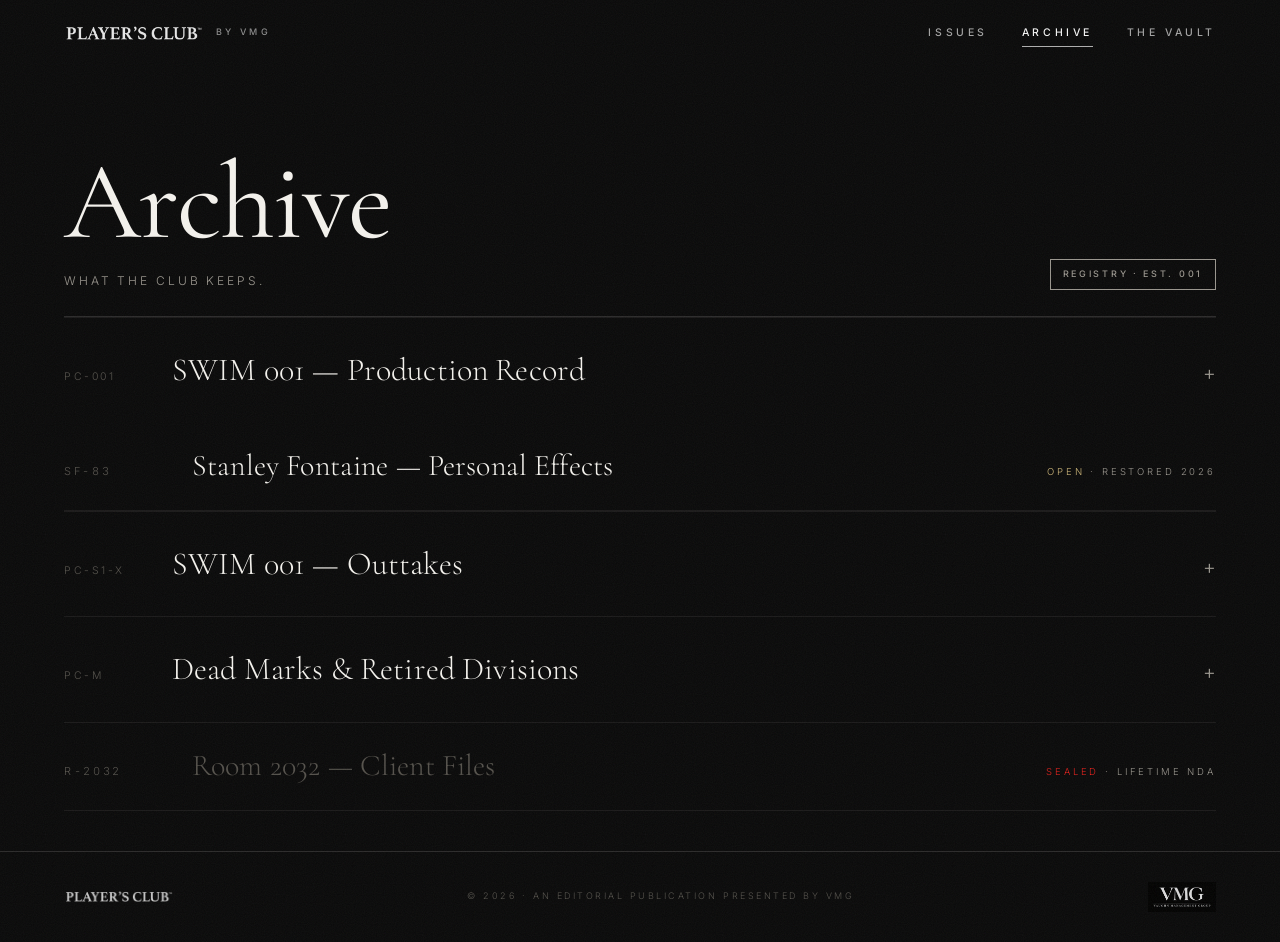
==== archive/index.html @ 5d8d8735 "Tighten the book — mag order, whole frames, mobile care SWIM page runs strictly in the printed order" ====
<!DOCTYPE html>
<html lang="en">
<head>
<meta charset="utf-8">
<meta name="viewport" content="width=device-width, initial-scale=1">
<title>Archive — PLAYER'S CLUB™</title>
<meta name="description" content="The historical record of PLAYER'S CLUB™. Productions, contact sheets, retired marks, and collections the Club keeps.">
<meta property="og:title" content="Archive — PLAYER'S CLUB™">
<meta property="og:description" content="The record. What the Club keeps.">
<meta name="theme-color" content="#0A0A0A">
<link rel="icon" type="image/png" href="../assets/img/favicon.png">
<link rel="preconnect" href="https://fonts.googleapis.com">
<link rel="preconnect" href="https://fonts.gstatic.com" crossorigin>
<link href="https://fonts.googleapis.com/css2?family=Cormorant+Garamond:ital,wght@0,300;0,400;0,500;1,300;1,400&family=Inter:wght@300;400;500;600&display=swap" rel="stylesheet">
<link rel="stylesheet" href="../assets/css/club.css">
<style>
  .page-head{padding:150px var(--pad) 26px;display:flex;flex-wrap:wrap;align-items:flex-end;justify-content:space-between;gap:24px}
  .page-head h1{font-family:var(--serif);font-weight:400;font-size:clamp(48px,10vw,110px);line-height:.95;letter-spacing:-.015em}
  .page-head p{color:var(--dim);font-size:12px;letter-spacing:.24em;text-transform:uppercase;margin-top:16px}
  .registry-note{
    padding:0 var(--pad) 44px;color:var(--faint);font-size:10px;letter-spacing:.3em;text-transform:uppercase;
  }
  .marks-grid{display:grid;grid-template-columns:repeat(auto-fit,minmax(min(240px,44vw),1fr));gap:10px;padding:6px 0 34px}
  .marks-grid .plate{aspect-ratio:4/3;align-items:center;justify-content:center;display:flex}
  .marks-grid .plate img{position:relative;z-index:2;width:62%;height:auto;opacity:.85;margin:auto}
  .marks-grid .plate .tag{position:absolute;bottom:12px;left:14px;z-index:2;font-size:8.5px;letter-spacing:.3em;text-transform:uppercase;color:var(--faint)}
  .prod-grid{display:grid;grid-template-columns:repeat(auto-fit,minmax(min(220px,46vw),1fr));gap:10px;padding:6px 0 16px}
  .prod-grid .plate{aspect-ratio:4/5}
  .prod-note{padding:0 0 34px;color:var(--dim);font-size:11px;letter-spacing:.05em;max-width:520px;line-height:1.8}
</style>
</head>
<body>
<div class="grain" aria-hidden="true"></div>

<nav class="nav" aria-label="Primary">
  <a class="nav__mark" href="../index.html">
    <img src="../assets/img/wordmark-white.png" alt="PLAYER'S CLUB™">
    <span class="nav__pub">by VMG</span>
  </a>
  <div class="nav__links">
    <a href="../issues/">Issues</a>
    <a href="./" aria-current="page">Archive</a>
    <a href="../vault/">The Vault</a>
  </div>
  <button class="nav__burger" aria-label="Menu" aria-expanded="false"><span></span><span></span></button>
</nav>
<div class="menu">
  <a href="../issues/"><small>01</small> Issues</a>
  <a href="./"><small>02</small> Archive</a>
  <a href="../vault/"><small>03</small> The Vault</a>
</div>

<header class="page-head">
  <div>
    <h1 class="rv in">Archive</h1>
    <p class="rv in rv-d1">What the Club keeps.</p>
  </div>
  <span class="stamp rv in rv-d2">Registry · Est. 001</span>
</header>

<main style="padding:0 var(--pad) 40px">

  <div class="ledger">

    <!-- SWIM 001 PRODUCTION RECORD -->
    <details class="gal" id="pc-001">
      <summary>
        <span class="no">PC-001</span>
        <span class="t serif" style="font-family:var(--serif);font-size:clamp(22px,3.6vw,32px)">SWIM 001 — Production Record</span>
        <span class="x">+</span>
      </summary>
      <p class="gal__note">Issue No. 001, first edition. Contact sheets, unused frames and production notes from the POOLSIDE LUXE sessions. Frames marked (×) did not run.</p>
      <div class="prod-grid">
        <figure class="plate art-pool"><img class="plate__photo" src="../assets/photos/archive/swim-cs-01.jpg" alt=""><span class="plate__frame">CS.01 · RAN</span></figure>
        <figure class="plate art-noir"><img class="plate__photo" src="../assets/photos/archive/swim-cs-02.jpg" alt=""><span class="plate__frame">CS.02 · ×</span></figure>
        <figure class="plate art-golden"><img class="plate__photo" src="../assets/photos/archive/swim-cs-03.jpg" alt=""><span class="plate__frame">CS.03 · RAN</span></figure>
        <figure class="plate art-dusk"><img class="plate__photo" src="../assets/photos/archive/swim-cs-04.jpg" alt=""><span class="plate__frame">CS.04 · ×</span></figure>
      </div>
      <p class="prod-note">Production note, undated: <em style="font-family:var(--serif)">"Shot past golden hour. Nobody wanted to leave. That's the issue."</em></p>
      <a class="btn" style="margin-bottom:34px" href="../issues/swim-001/">Open the Issue <span class="arr">→</span></a>
    </details>

    <!-- STANLEY FONTAINE -->
    <a class="ledger__row" href="stanley-fontaine/">
      <span class="no">SF-83</span>
      <span class="name">Stanley Fontaine — Personal Effects</span>
      <span class="meta"><span class="tag">Open</span> · Restored 2026</span>
    </a>

    <!-- DEAD MARKS -->
    <details class="gal" id="outtakes">
      <summary>
        <span class="no">PC-S1-X</span>
        <span class="t" style="font-family:var(--serif);font-size:clamp(22px,3.6vw,32px)">SWIM 001 — Outtakes</span>
        <span class="x">+</span>
      </summary>
      <p class="gal__note">Unretouched. Never featured. Filed August 2025 — the frames that stayed in the drawer.</p>
      <div class="marks-grid">
        <figure class="plate art-golden" data-set-title="SWIM 001 — Outtakes" data-photos="../assets/photos/archive/outtakes/out-01.jpg,../assets/photos/archive/outtakes/out-02.jpg,../assets/photos/archive/outtakes/out-03.jpg,../assets/photos/archive/outtakes/out-04.jpg"><img class="plate__photo" src="../assets/photos/archive/outtakes/out-01.jpg" alt="" loading="lazy"><span class="tag">Frame 01 · Never ran</span></figure>
        <figure class="plate art-pool" data-set-title="SWIM 001 — Outtakes" data-photos="../assets/photos/archive/outtakes/out-02.jpg,../assets/photos/archive/outtakes/out-03.jpg,../assets/photos/archive/outtakes/out-04.jpg,../assets/photos/archive/outtakes/out-01.jpg"><img class="plate__photo" src="../assets/photos/archive/outtakes/out-02.jpg" alt="" loading="lazy"><span class="tag">Frame 02 · Never ran</span></figure>
        <figure class="plate art-dusk" data-set-title="SWIM 001 — Outtakes" data-photos="../assets/photos/archive/outtakes/out-03.jpg,../assets/photos/archive/outtakes/out-04.jpg,../assets/photos/archive/outtakes/out-01.jpg,../assets/photos/archive/outtakes/out-02.jpg"><img class="plate__photo" src="../assets/photos/archive/outtakes/out-03.jpg" alt="" loading="lazy"><span class="tag">Frame 03 · Never ran</span></figure>
        <figure class="plate art-noir" data-set-title="SWIM 001 — Outtakes" data-photos="../assets/photos/archive/outtakes/out-04.jpg,../assets/photos/archive/outtakes/out-01.jpg,../assets/photos/archive/outtakes/out-02.jpg,../assets/photos/archive/outtakes/out-03.jpg"><img class="plate__photo" src="../assets/photos/archive/outtakes/out-04.jpg" alt="" loading="lazy"><span class="tag">Frame 04 · Never ran</span></figure>
      </div>
    </details>

    <details class="gal" id="dead-marks">
      <summary>
        <span class="no">PC-M</span>
        <span class="t" style="font-family:var(--serif);font-size:clamp(22px,3.6vw,32px)">Dead Marks &amp; Retired Divisions</span>
        <span class="x">+</span>
      </summary>
      <p class="gal__note">Identity work from earlier lives of the Club. Retired, not forgotten. Every mark below was real once — some may come back when the time is right.</p>
      <div class="marks-grid">
        <figure class="plate art-ivory"><img src="../assets/img/lifestyle-white.png" alt="PLAYER'S CLUB™ Lifestyle" loading="lazy"><span class="tag">Lifestyle · Apparel</span></figure>
        <figure class="plate art-ivory"><img src="../assets/img/media-white.png" alt="PLAYER'S CLUB™ Media" loading="lazy"><span class="tag">Media · Production</span></figure>
        <figure class="plate art-ivory"><img src="../assets/img/presents-white.png" alt="PLAYER'S CLUB™ Presents" loading="lazy"><span class="tag">Presents · Events</span></figure>
        <figure class="plate art-ivory"><img src="../assets/img/resort-white.png" alt="PLAYER'S CLUB™ Resort" loading="lazy"><span class="tag">Resort · Concept</span></figure>
        <figure class="plate art-ivory"><img src="../assets/img/pc-signature.png" alt="The Signature Mark™" loading="lazy"><span class="tag">The Signature Mark™</span></figure>
      </div>
    </details>

    <!-- ROOM 2032 — SEALED -->
    <div class="ledger__row is-sealed" aria-disabled="true">
      <span class="no">R-2032</span>
      <span class="name">Room 2032 — Client Files</span>
      <span class="meta"><span class="sealed">Sealed</span> · Lifetime NDA</span>
    </div>

  </div>
</main>

<footer class="foot">
  <img class="foot__mark" src="../assets/img/wordmark-white.png" alt="PLAYER'S CLUB™">
  <small>© <span data-year>2026</span> · An editorial publication presented by VMG</small>
  <img class="foot__vmg" src="../assets/img/vmg-logo.png" alt="VMG — Vaughn Management Group">
</footer>

<script src="../assets/js/club.js"></script>
</body>
</html>
---- assets/css/club.css ----
/* ============================================================
   PLAYER'S CLUB™ — presented by VMG
   Club Black · Chrome · Editorial
   ============================================================ */

:root{
  --black:#0A0A0A;
  --coal:#111112;
  --charcoal:#2E2E2E;
  --white:#F4F2ED;
  --dim:#9A968E;
  --faint:#55524C;
  --silver:#C0C0C0;
  --gold:#D1B97A;
  --red:#E0201B;
  --hair:rgba(244,242,237,.14);
  --hair-soft:rgba(244,242,237,.07);
  --serif:"Athelas","Cormorant Garamond","Times New Roman",Georgia,serif;
  --sans:"Inter",-apple-system,"Helvetica Neue",Arial,sans-serif;
  --pad:clamp(20px,5vw,64px);
  --chrome:linear-gradient(175deg,#fdfdfd 0%,#c9c9c9 28%,#8f8f8f 47%,#e8e8e8 55%,#6f6f6f 72%,#d6d6d6 100%);
}

*{box-sizing:border-box;margin:0;padding:0}
html{scroll-behavior:smooth;-webkit-text-size-adjust:100%}
body{
  background:var(--black);
  color:var(--white);
  font-family:var(--sans);
  font-weight:300;
  font-size:15px;
  line-height:1.65;
  letter-spacing:.01em;
  -webkit-font-smoothing:antialiased;
  overflow-x:hidden;
}
img{max-width:100%;display:block}
a{color:inherit;text-decoration:none}
::selection{background:var(--gold);color:var(--black)}

/* ---------- film grain ---------- */
.grain{position:fixed;inset:-100px;z-index:9000;pointer-events:none;opacity:.055;
  background-image:url("data:image/svg+xml,%3Csvg xmlns='http://www.w3.org/2000/svg' width='300' height='300'%3E%3Cfilter id='n'%3E%3CfeTurbulence type='fractalNoise' baseFrequency='0.9' numOctaves='2'/%3E%3C/filter%3E%3Crect width='300' height='300' filter='url(%23n)'/%3E%3C/svg%3E");
  animation:grain 7s steps(10) infinite}
@keyframes grain{
  0%,100%{transform:translate(0,0)}10%{transform:translate(-4%,-6%)}20%{transform:translate(-10%,3%)}
  30%{transform:translate(5%,-8%)}40%{transform:translate(-3%,10%)}50%{transform:translate(-8%,-4%)}
  60%{transform:translate(9%,0)}70%{transform:translate(0,7%)}80%{transform:translate(-7%,0)}90%{transform:translate(6%,4%)}
}

/* ---------- type utilities ---------- */
.eyebrow{
  font-family:var(--sans);font-size:10px;font-weight:500;
  letter-spacing:.42em;text-transform:uppercase;color:var(--dim);
}
.eyebrow--gold{color:var(--gold)}
.eyebrow--red{color:var(--red)}
.mono{font-variant-numeric:tabular-nums;letter-spacing:.18em}
.serif{font-family:var(--serif)}
.chrome-text{
  background:var(--chrome);
  -webkit-background-clip:text;background-clip:text;
  -webkit-text-fill-color:transparent;color:transparent;
}
.display{
  font-family:var(--serif);font-weight:400;line-height:.95;
  letter-spacing:-.015em;
}
.rule{border:0;border-top:1px solid var(--hair);margin:0}
.rule--soft{border-top-color:var(--hair-soft)}

/* ---------- nav ---------- */
.nav{
  position:fixed;top:0;left:0;right:0;z-index:1000;
  display:flex;align-items:center;justify-content:space-between;
  padding:18px var(--pad);
  mix-blend-mode:difference;
}
.nav__mark{display:flex;align-items:center;gap:12px}
.nav__mark img{height:14px;width:auto;opacity:.95}
.nav__mark .nav__pub{font-size:9px;letter-spacing:.38em;color:#fff;opacity:.55;text-transform:uppercase;font-weight:500}
.nav__links{display:flex;gap:34px}
.nav__links a{
  font-size:10.5px;font-weight:500;letter-spacing:.34em;text-transform:uppercase;color:#fff;
  opacity:.65;transition:opacity .25s;position:relative;padding:6px 0;
}
.nav__links a:hover,.nav__links a[aria-current="page"]{opacity:1}
.nav__links a[aria-current="page"]::after{
  content:"";position:absolute;left:0;right:0;bottom:0;height:1px;background:#fff;opacity:.7
}
.nav__burger{
  display:none;background:none;border:0;cursor:pointer;padding:10px 0 10px 10px;
}
.nav__burger span{display:block;width:26px;height:1px;background:#fff;margin:7px 0;transition:transform .3s,opacity .3s}

/* full-screen menu */
.menu{
  position:fixed;inset:0;z-index:990;background:var(--black);
  display:flex;flex-direction:column;justify-content:center;padding:0 var(--pad);
  opacity:0;visibility:hidden;transition:opacity .4s,visibility .4s;
}
.menu.open{opacity:1;visibility:visible}
.menu a{
  font-family:var(--serif);font-size:clamp(38px,9vw,72px);line-height:1.18;
  color:var(--white);opacity:.85;display:flex;align-items:baseline;gap:18px;
  border-bottom:1px solid var(--hair-soft);padding:10px 0;transition:opacity .25s,padding-left .25s;
}
.menu a:hover{opacity:1;padding-left:10px}
.menu a small{font-family:var(--sans);font-size:10px;letter-spacing:.35em;color:var(--faint);text-transform:uppercase}
body.menu-locked{overflow:hidden}

/* ---------- footer (one band, nothing else) ---------- */
.foot{
  border-top:1px solid var(--hair);padding:30px var(--pad);
  display:flex;flex-wrap:wrap;align-items:center;justify-content:space-between;gap:16px 28px;
}
.foot__mark{height:11px;width:auto;opacity:.8}
.foot small{font-size:9px;letter-spacing:.28em;text-transform:uppercase;color:var(--faint)}
.foot__vmg{height:30px;width:auto;opacity:.85}
.foot--line{justify-content:center}

/* ---------- ticker ---------- */
.ticker{overflow:hidden;border-top:1px solid var(--hair);border-bottom:1px solid var(--hair);padding:14px 0;white-space:nowrap}
.ticker__track{display:inline-block;animation:tick 38s linear infinite}
.ticker span{
  font-family:var(--serif);font-style:italic;font-size:15px;color:var(--dim);
  margin:0 34px;letter-spacing:.05em;
}
.ticker b{color:var(--gold);font-weight:400}
@keyframes tick{from{transform:translateX(0)}to{transform:translateX(-50%)}}

/* ---------- plates (editorial imagery) ---------- */
.plate{
  position:relative;overflow:hidden;background:var(--coal);
  display:flex;align-items:flex-end;
}
.plate::after{ /* vignette + scanlines */
  content:"";position:absolute;inset:0;pointer-events:none;
  box-shadow:inset 0 0 180px rgba(0,0,0,.82);
  background:repeating-linear-gradient(0deg,transparent 0 3px,rgba(0,0,0,.06) 3px 4px);
}
.plate__photo{position:absolute;inset:0;width:100%;height:100%;object-fit:cover;filter:saturate(.85) contrast(1.06)}
.plate__art{position:absolute;inset:0}
.plate__body{position:relative;z-index:2;padding:clamp(20px,4vw,48px);width:100%}
.plate__frame{
  position:absolute;top:18px;right:20px;z-index:2;
  font-size:9px;letter-spacing:.3em;color:rgba(244,242,237,.4);text-transform:uppercase;
  font-variant-numeric:tabular-nums;
}

/* art washes — cinematic light, no photos required */
.art-pool{background:
  radial-gradient(120% 90% at 20% 100%,rgba(24,116,124,.55) 0%,transparent 60%),
  radial-gradient(90% 70% at 85% 15%,rgba(209,185,122,.16) 0%,transparent 55%),
  linear-gradient(180deg,#0b0d0e 0%,#0a1416 100%)}
.art-golden{background:
  radial-gradient(110% 85% at 80% 90%,rgba(209,150,60,.42) 0%,transparent 62%),
  radial-gradient(60% 45% at 20% 10%,rgba(244,242,237,.07) 0%,transparent 60%),
  linear-gradient(180deg,#0c0a08 0%,#160f08 100%)}
.art-dusk{background:
  radial-gradient(130% 95% at 25% 95%,rgba(112,44,120,.4) 0%,transparent 60%),
  radial-gradient(80% 60% at 90% 10%,rgba(224,74,60,.18) 0%,transparent 55%),
  linear-gradient(180deg,#0a0a10 0%,#120a14 100%)}
.art-noir{background:
  radial-gradient(85% 120% at 70% 0%,rgba(192,192,192,.2) 0%,transparent 55%),
  conic-gradient(from 200deg at 65% -10%,transparent 40%,rgba(244,242,237,.08) 47%,transparent 54%),
  linear-gradient(180deg,#0e0e0f 0%,#080808 100%)}
.art-siren{background:
  radial-gradient(110% 80% at 75% 100%,rgba(30,144,148,.45) 0%,transparent 58%),
  radial-gradient(50% 40% at 15% 20%,rgba(192,192,192,.1) 0%,transparent 60%),
  linear-gradient(180deg,#080b0c 0%,#0a1214 100%)}
.art-red{background:
  radial-gradient(110% 85% at 50% 110%,rgba(150,18,14,.5) 0%,transparent 62%),
  linear-gradient(180deg,#0b0808 0%,#120808 100%)}
.art-chrome{background:
  linear-gradient(160deg,#0a0a0a 0%,#1a1a1c 35%,#0c0c0d 50%,#232326 68%,#0a0a0a 100%)}
.art-ivory{background:
  radial-gradient(100% 80% at 50% 0%,rgba(244,242,237,.1) 0%,transparent 55%),
  linear-gradient(180deg,#101010 0%,#0a0a0a 100%)}

/* ---------- reveal on scroll ---------- */
.rv{opacity:0;transform:translateY(28px);transition:opacity .9s cubic-bezier(.2,.6,.2,1),transform .9s cubic-bezier(.2,.6,.2,1)}
.rv.in{opacity:1;transform:none}
.rv-d1{transition-delay:.08s}.rv-d2{transition-delay:.16s}.rv-d3{transition-delay:.24s}

/* ---------- section scaffolding ---------- */
.sect{padding:clamp(70px,12vh,130px) var(--pad)}
.sect__head{display:flex;align-items:baseline;justify-content:space-between;gap:24px;margin-bottom:clamp(28px,5vh,54px)}
.sect__head h2{font-family:var(--serif);font-weight:400;font-size:clamp(30px,5vw,52px);letter-spacing:-.01em}
.sect__head .idx{font-size:10px;letter-spacing:.35em;color:var(--faint);text-transform:uppercase}

/* ---------- buttons ---------- */
.btn{
  display:inline-flex;align-items:center;gap:14px;
  font-size:10.5px;font-weight:500;letter-spacing:.38em;text-transform:uppercase;
  color:var(--white);border:1px solid var(--hair);padding:16px 28px;
  transition:border-color .3s,background .3s,color .3s;background:transparent;cursor:pointer;
}
.btn:hover{border-color:var(--gold);color:var(--gold)}
.btn--solid{background:var(--white);color:var(--black);border-color:var(--white)}
.btn--solid:hover{background:var(--gold);border-color:var(--gold);color:var(--black)}
.btn .arr{transition:transform .3s}
.btn:hover .arr{transform:translateX(6px)}

/* ---------- ledger (archive) ---------- */
.ledger{border-top:1px solid var(--hair)}
.ledger__row{
  display:grid;grid-template-columns:110px 1fr auto;gap:18px;align-items:baseline;
  padding:26px 0;border-bottom:1px solid var(--hair-soft);
  transition:padding-left .3s,background .3s;position:relative;
}
a.ledger__row:hover{padding-left:14px}
.ledger__row .no{font-size:11px;letter-spacing:.24em;color:var(--faint);font-variant-numeric:tabular-nums}
.ledger__row .name{font-family:var(--serif);font-size:clamp(20px,3.4vw,30px);line-height:1.15}
.ledger__row .meta{font-size:9.5px;letter-spacing:.3em;text-transform:uppercase;color:var(--dim);text-align:right;white-space:nowrap}
.ledger__row .meta .tag{color:var(--gold)}
.ledger__row .meta .sealed{color:var(--red)}
.ledger__row.is-sealed .name{color:var(--faint)}
.ledger__row.is-sealed:hover::before{
  content:"NDA — DO NOT ASK";position:absolute;right:0;top:6px;
  font-size:8.5px;letter-spacing:.3em;color:var(--red);
}

/* ---------- stamps ---------- */
.stamp{
  display:inline-block;border:1.5px solid var(--dim);color:var(--dim);
  font-size:9px;font-weight:500;letter-spacing:.3em;text-transform:uppercase;
  padding:7px 12px;transform:rotate(-4deg);opacity:.75;
}
.stamp--red{border-color:var(--red);color:var(--red)}
.stamp--gold{border-color:var(--gold);color:var(--gold)}

/* ---------- vault ---------- */
.gate{
  position:fixed;inset:0;z-index:800;background:var(--black);
  display:flex;flex-direction:column;align-items:center;justify-content:center;gap:26px;
  text-align:center;padding:var(--pad);
}
.gate img{height:64px;width:auto;opacity:.9;margin-bottom:6px}
.gate h1{font-family:var(--serif);font-weight:400;font-size:clamp(28px,6vw,44px);letter-spacing:.02em}
.gate p{font-size:11px;letter-spacing:.3em;text-transform:uppercase;color:var(--dim)}
.gate form{display:flex;flex-direction:column;gap:0;margin-top:8px;width:min(300px,78vw)}
.gate input{
  background:transparent;border:1px solid var(--hair);color:var(--white);
  font-family:var(--sans);font-size:13px;letter-spacing:.35em;text-transform:uppercase;
  padding:15px 20px;width:100%;outline:none;text-align:center;
}
.gate input+input{border-top:0}
.gate input[type=email]{text-transform:none;letter-spacing:.08em}
.gate input:focus{border-color:var(--silver)}
.gate button{
  background:var(--white);color:var(--black);border:1px solid var(--white);border-top:0;
  font-size:10px;font-weight:600;letter-spacing:.3em;text-transform:uppercase;
  padding:15px 22px;cursor:pointer;transition:background .25s,border-color .25s;width:100%;
}
.gate button:hover{background:var(--gold);border-color:var(--gold)}
.gate .gate__hint{font-size:9px;letter-spacing:.26em;color:var(--faint);text-transform:uppercase}
.gate.deny form{animation:shake .4s}
@keyframes shake{0%,100%{transform:translateX(0)}25%{transform:translateX(-9px)}50%{transform:translateX(8px)}75%{transform:translateX(-5px)}}

/* after dark — red room */
.gate--ad{background:
  radial-gradient(95% 65% at 50% 100%,rgba(150,12,9,.5) 0%,transparent 65%),
  var(--black)}
.redroom{position:fixed;inset:0;pointer-events:none;z-index:1;
  background:radial-gradient(120% 80% at 50% 112%,rgba(150,12,9,.15) 0%,transparent 58%)}
.gate--ad img{height:auto;width:min(320px,72vw)}
.gate--ad .gate__cta{display:flex;gap:12px;margin-top:10px;flex-wrap:wrap;justify-content:center}
.vset--door:hover{outline-color:rgba(224,32,27,.55)}
.vset--door:hover .vset__art{filter:brightness(1.25) saturate(1.15)}

.billboard{
  position:relative;min-height:76vh;display:flex;align-items:flex-end;overflow:hidden;
}
.billboard__art{position:absolute;inset:0}
.billboard__art img{width:100%;height:100%;object-fit:cover;object-position:center 30%;opacity:.85;
  animation:billboard-drift 36s ease-in-out infinite alternate}
@keyframes billboard-drift{from{transform:scale(1)}to{transform:scale(1.08)}}
.billboard__fade{position:absolute;inset:0;background:
  linear-gradient(180deg,rgba(10,10,10,.55) 0%,transparent 35%,rgba(10,10,10,.92) 88%,#0A0A0A 100%),
  linear-gradient(90deg,rgba(10,10,10,.8) 0%,transparent 55%)}
.billboard__body{position:relative;z-index:2;padding:0 var(--pad) clamp(36px,7vh,72px);max-width:720px}
.billboard__body h1{font-family:var(--serif);font-weight:400;font-size:clamp(40px,7vw,84px);line-height:.98;margin:14px 0 18px}
.billboard__body p{color:var(--dim);font-size:13.5px;line-height:1.8;max-width:480px}
.billboard__cta{display:flex;gap:14px;margin-top:28px;flex-wrap:wrap}

/* the collection — private sets, not a feed */
.vhead{display:flex;align-items:baseline;gap:18px;padding:clamp(44px,8vh,80px) var(--pad) 20px}
.vhead h3{font-size:11px;font-weight:500;letter-spacing:.4em;text-transform:uppercase;color:var(--white)}
.vhead span{font-size:9px;letter-spacing:.3em;color:var(--faint);text-transform:uppercase}
.vgrid{display:grid;grid-template-columns:repeat(auto-fill,minmax(min(280px,44vw),1fr));gap:12px;padding:0 var(--pad)}
.vgrid--wide{grid-template-columns:repeat(auto-fill,minmax(min(360px,86vw),1fr))}
.vset{position:relative;display:block;aspect-ratio:2/3;overflow:hidden;background:var(--coal)}
.vset--wide{aspect-ratio:16/9}
.vset__art{position:absolute;inset:0;transition:transform .7s cubic-bezier(.2,.6,.2,1),filter .7s}
.vset__art img{width:100%;height:100%;object-fit:cover}
.vset::after{content:"";position:absolute;inset:0;pointer-events:none;box-shadow:inset 0 0 110px rgba(0,0,0,.75)}
.vset:hover .vset__art{transform:scale(1.06);filter:brightness(1.18) saturate(1.05)}
.vset:hover{outline:1px solid rgba(209,185,122,.5);outline-offset:-1px}
.vset__no{position:absolute;top:16px;left:18px;z-index:2;font-size:9px;letter-spacing:.3em;
  text-transform:uppercase;color:rgba(244,242,237,.5);font-variant-numeric:tabular-nums}
.vset__tag{position:absolute;top:13px;right:14px;z-index:2;font-size:8.5px;letter-spacing:.28em;
  text-transform:uppercase;color:rgba(244,242,237,.6);border:1px solid rgba(244,242,237,.22);padding:5px 9px}
.vset__tag--hot{color:var(--gold);border-color:rgba(209,185,122,.5)}
.vset__tag--red{color:var(--red);border-color:rgba(224,32,27,.5)}
.vset__body{position:absolute;left:0;right:0;bottom:0;z-index:2;padding:20px;
  background:linear-gradient(180deg,transparent,rgba(10,10,10,.9) 75%)}
.vset__t{font-family:var(--serif);font-size:clamp(19px,2.6vw,25px);line-height:1.12;display:block}
.vset__s{font-size:9.5px;letter-spacing:.22em;text-transform:uppercase;color:var(--dim);margin-top:9px;display:block}
.vset--locked .vset__art{filter:brightness(.55) saturate(.6)}
.vset--locked:hover .vset__art{transform:none;filter:brightness(.6) saturate(.6)}
.vset--locked:hover{outline-color:rgba(224,32,27,.45)}

/* the black book band */
.vband{display:grid;grid-template-columns:1fr min(300px,36vw);gap:clamp(28px,6vw,72px);align-items:center;
  padding:clamp(64px,11vh,120px) var(--pad);border-top:1px solid var(--hair);margin-top:clamp(50px,9vh,90px)}
.vband__title{font-family:var(--serif);font-weight:400;font-size:clamp(38px,6.5vw,76px);line-height:.95;margin:12px 0 16px}
.vband__s{font-size:10px;letter-spacing:.32em;text-transform:uppercase;color:var(--dim)}
.vband img{width:100%;height:auto;box-shadow:0 34px 90px rgba(0,0,0,.65)}
@media (max-width:700px){.vband{grid-template-columns:1fr}.vband img{max-width:240px}}

/* ---------- expandable galleries (studio) ---------- */
details.gal{border-top:1px solid var(--hair-soft)}
details.gal:last-of-type{border-bottom:1px solid var(--hair-soft)}
details.gal summary{
  list-style:none;cursor:pointer;display:grid;grid-template-columns:90px 1fr auto;gap:18px;
  align-items:baseline;padding:26px 0;transition:padding-left .3s;
}
details.gal summary::-webkit-details-marker{display:none}
details.gal summary:hover{padding-left:12px}
details.gal summary .no{font-size:10.5px;letter-spacing:.24em;color:var(--faint)}
details.gal summary .t{font-family:var(--serif);font-size:clamp(22px,3.6vw,32px)}
details.gal summary .x{font-size:20px;color:var(--dim);transition:transform .3s;font-weight:300}
details.gal[open] summary .x{transform:rotate(45deg)}
.gal__grid{
  display:grid;grid-template-columns:repeat(auto-fit,minmax(min(220px,46vw),1fr));gap:10px;
  padding:0 0 34px;
}
.gal__grid .plate{aspect-ratio:4/5}
.gal__grid .plate--wide{grid-column:span 2;aspect-ratio:16/9}
.gal__note{font-size:11px;color:var(--dim);letter-spacing:.05em;max-width:520px;padding-bottom:26px;line-height:1.8}

/* ---------- pull quote ---------- */
.pull{
  font-family:var(--serif);font-style:italic;font-weight:400;
  font-size:clamp(24px,4.6vw,44px);line-height:1.25;letter-spacing:0;
  max-width:820px;
}
.pull .sig{display:block;margin-top:22px;font-style:normal;font-family:var(--sans);
  font-size:10px;letter-spacing:.4em;text-transform:uppercase;color:var(--dim)}

/* ---------- big issue numeral ---------- */
.numeral{
  font-family:var(--serif);font-size:clamp(120px,26vw,340px);line-height:.8;
  font-variant-numeric:tabular-nums;letter-spacing:-.02em;
}

/* ---------- responsive ---------- */
@media (max-width:860px){
  .nav__links{display:none}
  .nav__burger{display:block}
  .ledger__row{grid-template-columns:64px 1fr;grid-template-rows:auto auto}
  .ledger__row .meta{grid-column:2;text-align:left;white-space:normal}
  .gal__grid .plate--wide{grid-column:span 1;aspect-ratio:4/5}
}
@media (min-width:861px){
  .menu{display:none}
}
@media (prefers-reduced-motion:reduce){
  .grain,.ticker__track,.billboard__art img{animation:none}
  .rv{opacity:1;transform:none;transition:none}
  html{scroll-behavior:auto}
}

/* ── screening room ── */
.cinema{position:relative;margin:0 var(--pad) 26px;cursor:pointer;border:1px solid var(--hair-soft);background:var(--coal)}
.cinema__art{position:relative;aspect-ratio:16/9;overflow:hidden}
.cinema__art img{width:100%;height:100%;object-fit:cover;display:block;filter:saturate(.85) contrast(1.05);transition:transform .8s}
.cinema:hover .cinema__art img{transform:scale(1.02)}
.cinema__art video,.vset__art video{width:100%;height:100%;object-fit:cover;display:block;background:#000}
.cinema__play{position:absolute;top:50%;left:50%;transform:translate(-50%,-50%);width:84px;height:84px;border:1px solid rgba(244,242,237,.85);border-radius:50%;display:flex;align-items:center;justify-content:center;font-size:20px;color:var(--white);background:rgba(10,10,10,.35);backdrop-filter:blur(6px);transition:transform .3s,background .3s;z-index:2}
.cinema:hover .cinema__play{transform:translate(-50%,-50%) scale(1.08);background:rgba(10,10,10,.55)}
.cinema__play--sm{width:52px;height:52px;font-size:13px}
.cinema__meta{display:flex;flex-wrap:wrap;align-items:baseline;gap:10px 26px;padding:20px 24px}
.cinema__meta h2{font-family:var(--serif);font-weight:400;font-size:clamp(24px,4vw,40px)}
.cinema__s{font-size:10px;letter-spacing:.3em;text-transform:uppercase;color:var(--dim)}
.vset--film{cursor:pointer}
.vset--film .vset__art{position:relative}

/* ── ambient motion bands ── */
.motionband{display:grid;grid-template-columns:1fr 1fr;gap:10px;padding:0 var(--pad)}
.motionband figure{position:relative;overflow:hidden;border:1px solid var(--hair-soft);aspect-ratio:16/9;background:var(--coal)}
.motionband video{width:100%;height:100%;object-fit:cover;display:block;filter:saturate(.85) contrast(1.06)}
.motionband .cap{position:absolute;bottom:12px;left:14px;font-size:8.5px;letter-spacing:.3em;text-transform:uppercase;color:rgba(244,242,237,.72);z-index:2}
.motionband figure::after{content:"";position:absolute;inset:0;box-shadow:inset 0 0 120px rgba(10,10,10,.55);pointer-events:none}
@media (max-width:700px){.motionband{grid-template-columns:1fr}}

/* ── the viewer ── */
.lbx{position:fixed;inset:0;z-index:200;background:rgba(6,6,6,.96);display:flex;align-items:center;justify-content:center;opacity:0;visibility:hidden;transition:opacity .35s ease,visibility .35s}
.lbx.open{opacity:1;visibility:visible}
.lbx img{max-width:92vw;max-height:86vh;object-fit:contain;box-shadow:0 30px 90px rgba(0,0,0,.65)}
.lbx__meta{position:absolute;bottom:24px;left:0;right:0;text-align:center;font-size:9.5px;letter-spacing:.32em;text-transform:uppercase;color:var(--dim)}
.lbx__btn{position:absolute;top:50%;transform:translateY(-50%);width:54px;height:54px;border:1px solid var(--hair);border-radius:50%;background:rgba(10,10,10,.5);color:var(--white);font-size:16px;display:flex;align-items:center;justify-content:center;cursor:pointer;transition:background .3s;z-index:2}
.lbx__btn:hover{background:rgba(34,34,34,.85)}
.lbx__prev{left:16px}.lbx__next{right:16px}
.lbx__close{position:absolute;top:14px;right:18px;font-size:28px;line-height:1;color:var(--dim);cursor:pointer;background:none;border:0;padding:10px;z-index:2}
.lbx__close:hover{color:var(--white)}
[data-photos]{cursor:pointer}
@media (max-width:700px){.lbx__btn{width:44px;height:44px;font-size:13px}.lbx img{max-width:97vw;max-height:80vh}}

/* ── live stills (ken burns) ── */
@keyframes kb{from{transform:scale(1)}to{transform:scale(1.075)}}
.kb{animation:kb 26s ease-in-out infinite alternate;transform-origin:50% 35%;will-change:transform}
@media (prefers-reduced-motion:reduce){.kb{animation:none}}

/* ── full-frame plates: whole picture, blur fill ── */
.plate--full .plate__photo{object-fit:contain;z-index:1}
.plate__blur{position:absolute;inset:0;width:100%;height:100%;object-fit:cover;filter:blur(30px) brightness(.5) saturate(.8);transform:scale(1.14)}
.plate--full .plate__body{z-index:2}
@media (max-width:700px){.plate__blur{filter:blur(14px) brightness(.5) saturate(.8)}}
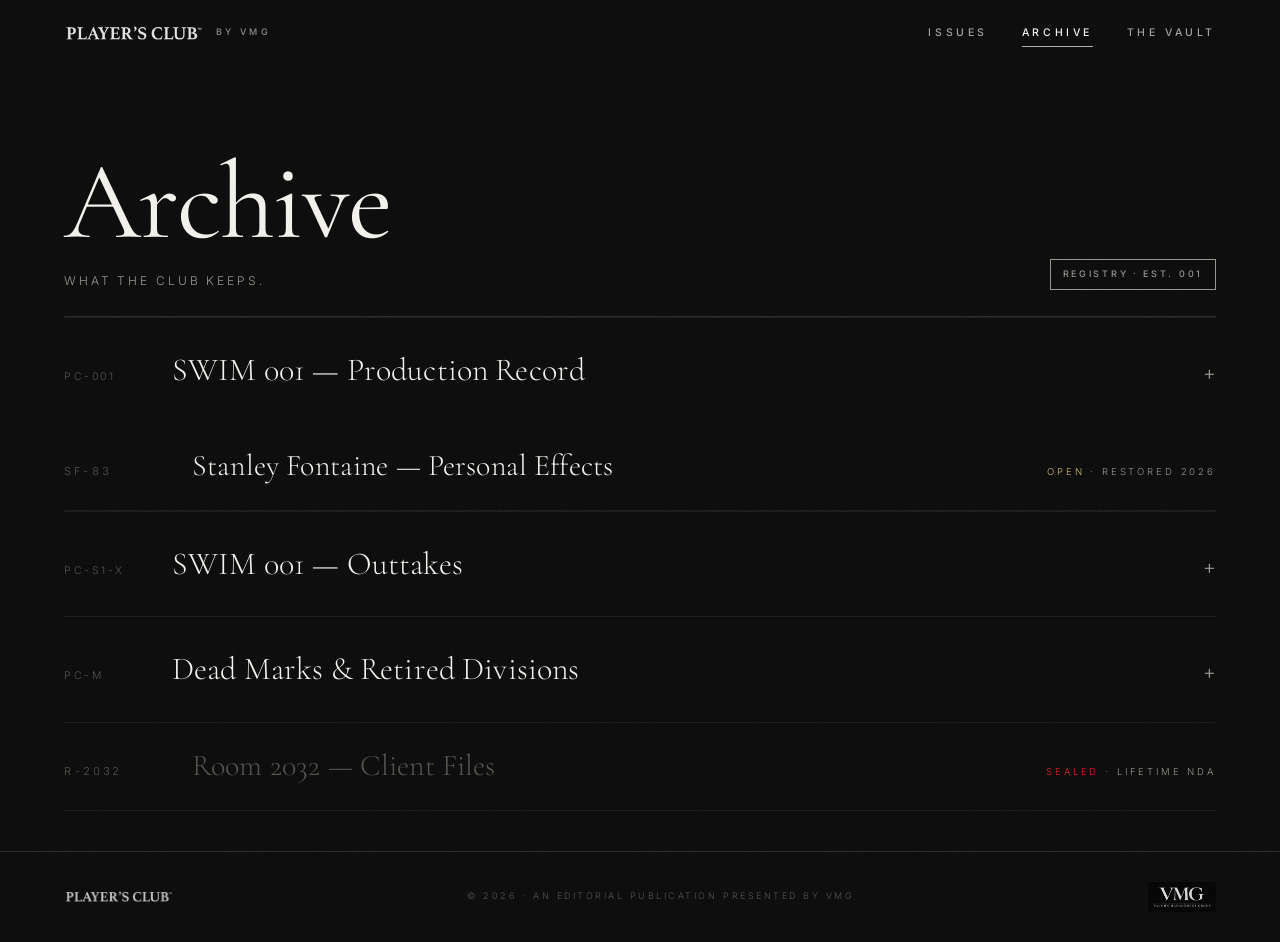
==== commit da719b02: "Photography: same frames, 60% less to download Every JPEG re-encoded (23.6MB -> 14.3MB, invisible at" ====
--- a/archive/index.html
+++ b/archive/index.html
@@ -28,12 +28,18 @@
   .prod-grid .plate{aspect-ratio:4/5}
   .prod-note{padding:0 0 34px;color:var(--dim);font-size:11px;letter-spacing:.05em;max-width:520px;line-height:1.8}
 </style>
+<meta property="og:image" content="https://playersclubhq.com/assets/photos/archive/swim-cs-01.jpg">
+<meta property="og:url" content="https://playersclubhq.com/archive/">
+<meta property="og:type" content="website">
+<meta property="og:site_name" content="PLAYER'S CLUB™">
+<meta name="twitter:card" content="summary_large_image">
+<link rel="canonical" href="https://playersclubhq.com/archive/">
 </head>
 <body>
 <div class="grain" aria-hidden="true"></div>
 
 <nav class="nav" aria-label="Primary">
-  <a class="nav__mark" href="../index.html">
+  <a class="nav__mark" href="../">
     <img src="../assets/img/wordmark-white.png" alt="PLAYER'S CLUB™">
     <span class="nav__pub">by VMG</span>
   </a>
@@ -71,10 +77,10 @@
       </summary>
       <p class="gal__note">Issue No. 001, first edition. Contact sheets, unused frames and production notes from the POOLSIDE LUXE sessions. Frames marked (×) did not run.</p>
       <div class="prod-grid">
-        <figure class="plate art-pool"><img class="plate__photo" src="../assets/photos/archive/swim-cs-01.jpg" alt=""><span class="plate__frame">CS.01 · RAN</span></figure>
-        <figure class="plate art-noir"><img class="plate__photo" src="../assets/photos/archive/swim-cs-02.jpg" alt=""><span class="plate__frame">CS.02 · ×</span></figure>
-        <figure class="plate art-golden"><img class="plate__photo" src="../assets/photos/archive/swim-cs-03.jpg" alt=""><span class="plate__frame">CS.03 · RAN</span></figure>
-        <figure class="plate art-dusk"><img class="plate__photo" src="../assets/photos/archive/swim-cs-04.jpg" alt=""><span class="plate__frame">CS.04 · ×</span></figure>
+        <figure class="plate art-pool"><img class="plate__photo" src="../assets/photos/archive/swim-cs-01.jpg" alt="" srcset="../assets/photos/archive/swim-cs-01-sm.jpg 800w, ../assets/photos/archive/swim-cs-01.jpg 1080w" sizes="(max-width:700px) 46vw, 280px"><span class="plate__frame">CS.01 · RAN</span></figure>
+        <figure class="plate art-noir"><img class="plate__photo" src="../assets/photos/archive/swim-cs-02.jpg" alt="" srcset="../assets/photos/archive/swim-cs-02-sm.jpg 800w, ../assets/photos/archive/swim-cs-02.jpg 1080w" sizes="(max-width:700px) 46vw, 280px"><span class="plate__frame">CS.02 · ×</span></figure>
+        <figure class="plate art-golden"><img class="plate__photo" src="../assets/photos/archive/swim-cs-03.jpg" alt="" srcset="../assets/photos/archive/swim-cs-03-sm.jpg 800w, ../assets/photos/archive/swim-cs-03.jpg 1080w" sizes="(max-width:700px) 46vw, 280px"><span class="plate__frame">CS.03 · RAN</span></figure>
+        <figure class="plate art-dusk"><img class="plate__photo" src="../assets/photos/archive/swim-cs-04.jpg" alt="" srcset="../assets/photos/archive/swim-cs-04-sm.jpg 800w, ../assets/photos/archive/swim-cs-04.jpg 1080w" sizes="(max-width:700px) 46vw, 280px"><span class="plate__frame">CS.04 · ×</span></figure>
       </div>
       <p class="prod-note">Production note, undated: <em style="font-family:var(--serif)">"Shot past golden hour. Nobody wanted to leave. That's the issue."</em></p>
       <a class="btn" style="margin-bottom:34px" href="../issues/swim-001/">Open the Issue <span class="arr">→</span></a>
@@ -96,10 +102,10 @@
       </summary>
       <p class="gal__note">Unretouched. Never featured. Filed August 2025 — the frames that stayed in the drawer.</p>
       <div class="marks-grid">
-        <figure class="plate art-golden" data-set-title="SWIM 001 — Outtakes" data-photos="../assets/photos/archive/outtakes/out-01.jpg,../assets/photos/archive/outtakes/out-02.jpg,../assets/photos/archive/outtakes/out-03.jpg,../assets/photos/archive/outtakes/out-04.jpg"><img class="plate__photo" src="../assets/photos/archive/outtakes/out-01.jpg" alt="" loading="lazy"><span class="tag">Frame 01 · Never ran</span></figure>
-        <figure class="plate art-pool" data-set-title="SWIM 001 — Outtakes" data-photos="../assets/photos/archive/outtakes/out-02.jpg,../assets/photos/archive/outtakes/out-03.jpg,../assets/photos/archive/outtakes/out-04.jpg,../assets/photos/archive/outtakes/out-01.jpg"><img class="plate__photo" src="../assets/photos/archive/outtakes/out-02.jpg" alt="" loading="lazy"><span class="tag">Frame 02 · Never ran</span></figure>
-        <figure class="plate art-dusk" data-set-title="SWIM 001 — Outtakes" data-photos="../assets/photos/archive/outtakes/out-03.jpg,../assets/photos/archive/outtakes/out-04.jpg,../assets/photos/archive/outtakes/out-01.jpg,../assets/photos/archive/outtakes/out-02.jpg"><img class="plate__photo" src="../assets/photos/archive/outtakes/out-03.jpg" alt="" loading="lazy"><span class="tag">Frame 03 · Never ran</span></figure>
-        <figure class="plate art-noir" data-set-title="SWIM 001 — Outtakes" data-photos="../assets/photos/archive/outtakes/out-04.jpg,../assets/photos/archive/outtakes/out-01.jpg,../assets/photos/archive/outtakes/out-02.jpg,../assets/photos/archive/outtakes/out-03.jpg"><img class="plate__photo" src="../assets/photos/archive/outtakes/out-04.jpg" alt="" loading="lazy"><span class="tag">Frame 04 · Never ran</span></figure>
+        <figure class="plate art-golden" data-set-title="SWIM 001 — Outtakes" data-photos="../assets/photos/archive/outtakes/out-01.jpg,../assets/photos/archive/outtakes/out-02.jpg,../assets/photos/archive/outtakes/out-03.jpg,../assets/photos/archive/outtakes/out-04.jpg"><img class="plate__photo" src="../assets/photos/archive/outtakes/out-01.jpg" alt="" loading="lazy" srcset="../assets/photos/archive/outtakes/out-01-sm.jpg 800w, ../assets/photos/archive/outtakes/out-01.jpg 2000w" sizes="(max-width:700px) 46vw, 280px"><span class="tag">Frame 01 · Never ran</span></figure>
+        <figure class="plate art-pool" data-set-title="SWIM 001 — Outtakes" data-photos="../assets/photos/archive/outtakes/out-02.jpg,../assets/photos/archive/outtakes/out-03.jpg,../assets/photos/archive/outtakes/out-04.jpg,../assets/photos/archive/outtakes/out-01.jpg"><img class="plate__photo" src="../assets/photos/archive/outtakes/out-02.jpg" alt="" loading="lazy" srcset="../assets/photos/archive/outtakes/out-02-sm.jpg 800w, ../assets/photos/archive/outtakes/out-02.jpg 1333w" sizes="(max-width:700px) 46vw, 280px"><span class="tag">Frame 02 · Never ran</span></figure>
+        <figure class="plate art-dusk" data-set-title="SWIM 001 — Outtakes" data-photos="../assets/photos/archive/outtakes/out-03.jpg,../assets/photos/archive/outtakes/out-04.jpg,../assets/photos/archive/outtakes/out-01.jpg,../assets/photos/archive/outtakes/out-02.jpg"><img class="plate__photo" src="../assets/photos/archive/outtakes/out-03.jpg" alt="" loading="lazy" srcset="../assets/photos/archive/outtakes/out-03-sm.jpg 800w, ../assets/photos/archive/outtakes/out-03.jpg 1333w" sizes="(max-width:700px) 46vw, 280px"><span class="tag">Frame 03 · Never ran</span></figure>
+        <figure class="plate art-noir" data-set-title="SWIM 001 — Outtakes" data-photos="../assets/photos/archive/outtakes/out-04.jpg,../assets/photos/archive/outtakes/out-01.jpg,../assets/photos/archive/outtakes/out-02.jpg,../assets/photos/archive/outtakes/out-03.jpg"><img class="plate__photo" src="../assets/photos/archive/outtakes/out-04.jpg" alt="" loading="lazy" srcset="../assets/photos/archive/outtakes/out-04-sm.jpg 800w, ../assets/photos/archive/outtakes/out-04.jpg 1333w" sizes="(max-width:700px) 46vw, 280px"><span class="tag">Frame 04 · Never ran</span></figure>
       </div>
     </details>
 
--- a/assets/css/club.css
+++ b/assets/css/club.css
@@ -76,7 +76,7 @@
   padding:18px var(--pad);
   mix-blend-mode:difference;
 }
-.nav__mark{display:flex;align-items:center;gap:12px}
+.nav__mark{display:flex;align-items:center;gap:12px;padding:14px 0;margin:-14px 0}
 .nav__mark img{height:14px;width:auto;opacity:.95}
 .nav__mark .nav__pub{font-size:9px;letter-spacing:.38em;color:#fff;opacity:.55;text-transform:uppercase;font-weight:500}
 .nav__links{display:flex;gap:34px}
@@ -234,8 +234,10 @@
 .gate{
   position:fixed;inset:0;z-index:800;background:var(--black);
   display:flex;flex-direction:column;align-items:center;justify-content:center;gap:26px;
-  text-align:center;padding:var(--pad);
-}
+  text-align:center;padding:var(--pad);overflow-y:auto;
+}
+.gate>*{max-width:100%}
+.gate .gate__hint{max-width:min(340px,86vw);line-height:1.9;word-break:break-word}
 .gate img{height:64px;width:auto;opacity:.9;margin-bottom:6px}
 .gate h1{font-family:var(--serif);font-weight:400;font-size:clamp(28px,6vw,44px);letter-spacing:.02em}
 .gate p{font-size:11px;letter-spacing:.3em;text-transform:uppercase;color:var(--dim)}
@@ -280,7 +282,7 @@
   linear-gradient(180deg,rgba(10,10,10,.55) 0%,transparent 35%,rgba(10,10,10,.92) 88%,#0A0A0A 100%),
   linear-gradient(90deg,rgba(10,10,10,.8) 0%,transparent 55%)}
 .billboard__body{position:relative;z-index:2;padding:0 var(--pad) clamp(36px,7vh,72px);max-width:720px}
-.billboard__body h1{font-family:var(--serif);font-weight:400;font-size:clamp(40px,7vw,84px);line-height:.98;margin:14px 0 18px}
+.billboard__body h1,.billboard__body h2{font-family:var(--serif);font-weight:400;font-size:clamp(40px,7vw,84px);line-height:.98;margin:14px 0 18px}
 .billboard__body p{color:var(--dim);font-size:13.5px;line-height:1.8;max-width:480px}
 .billboard__cta{display:flex;gap:14px;margin-top:28px;flex-wrap:wrap}
 
@@ -374,10 +376,8 @@
 
 /* ── screening room ── */
 .cinema{position:relative;margin:0 var(--pad) 26px;cursor:pointer;border:1px solid var(--hair-soft);background:var(--coal)}
-.cinema__art{position:relative;aspect-ratio:16/9;overflow:hidden}
-.cinema__art img{width:100%;height:100%;object-fit:cover;display:block;filter:saturate(.85) contrast(1.05);transition:transform .8s}
-.cinema:hover .cinema__art img{transform:scale(1.02)}
-.cinema__art video,.vset__art video{width:100%;height:100%;object-fit:cover;display:block;background:#000}
+.cinema__art{position:relative;aspect-ratio:16/9;overflow:hidden;display:flex;align-items:center;justify-content:center;background:#000}
+.cinema:hover .vmain{transform:scale(1.02)}
 .cinema__play{position:absolute;top:50%;left:50%;transform:translate(-50%,-50%);width:84px;height:84px;border:1px solid rgba(244,242,237,.85);border-radius:50%;display:flex;align-items:center;justify-content:center;font-size:20px;color:var(--white);background:rgba(10,10,10,.35);backdrop-filter:blur(6px);transition:transform .3s,background .3s;z-index:2}
 .cinema:hover .cinema__play{transform:translate(-50%,-50%) scale(1.08);background:rgba(10,10,10,.55)}
 .cinema__play--sm{width:52px;height:52px;font-size:13px}
@@ -389,8 +389,7 @@
 
 /* ── ambient motion bands ── */
 .motionband{display:grid;grid-template-columns:1fr 1fr;gap:10px;padding:0 var(--pad)}
-.motionband figure{position:relative;overflow:hidden;border:1px solid var(--hair-soft);aspect-ratio:16/9;background:var(--coal)}
-.motionband video{width:100%;height:100%;object-fit:cover;display:block;filter:saturate(.85) contrast(1.06)}
+.motionband figure{position:relative;overflow:hidden;border:1px solid var(--hair-soft);aspect-ratio:16/9;background:#000;display:flex;align-items:center;justify-content:center}
 .motionband .cap{position:absolute;bottom:12px;left:14px;font-size:8.5px;letter-spacing:.3em;text-transform:uppercase;color:rgba(244,242,237,.72);z-index:2}
 .motionband figure::after{content:"";position:absolute;inset:0;box-shadow:inset 0 0 120px rgba(10,10,10,.55);pointer-events:none}
 @media (max-width:700px){.motionband{grid-template-columns:1fr}}
@@ -418,3 +417,74 @@
 .plate__blur{position:absolute;inset:0;width:100%;height:100%;object-fit:cover;filter:blur(30px) brightness(.5) saturate(.8);transform:scale(1.14)}
 .plate--full .plate__body{z-index:2}
 @media (max-width:700px){.plate__blur{filter:blur(14px) brightness(.5) saturate(.8)}}
+
+/* tap-to-play badge for ambient loops on phones */
+.tap-to-play::before{content:"▶";position:absolute;top:50%;left:50%;transform:translate(-50%,-50%);
+  width:54px;height:54px;border:1px solid rgba(244,242,237,.8);border-radius:50%;
+  display:flex;align-items:center;justify-content:center;font-size:13px;color:var(--white);
+  background:rgba(10,10,10,.4);-webkit-backdrop-filter:blur(6px);backdrop-filter:blur(6px);z-index:3}
+
+/* ── the after dark door — the mark, not a photograph ── */
+.vset--mark .vset__art{
+  background:
+    radial-gradient(130% 86% at 50% 116%, rgba(224,32,27,.52) 0%, rgba(224,32,27,.14) 44%, transparent 72%),
+    linear-gradient(180deg,#0B0B0B 0%,#141013 58%,#1A0E11 100%);
+  display:flex;align-items:center;justify-content:center;padding:0 12%;
+}
+.vset--mark .vset__art img{
+  width:100%;height:auto;max-height:44%;object-fit:contain;
+  filter:drop-shadow(0 0 22px rgba(224,32,27,.34));
+  transition:filter .7s ease,transform .7s cubic-bezier(.2,.6,.2,1);
+}
+.vset--mark:hover .vset__art{transform:none;filter:none}
+.vset--mark:hover .vset__art img{
+  filter:drop-shadow(0 0 34px rgba(224,32,27,.62)) drop-shadow(0 0 8px rgba(224,32,27,.4));
+  transform:scale(1.03);
+}
+.vset--mark::after{
+  content:"";position:absolute;left:0;right:0;bottom:0;height:2px;z-index:2;
+  background:linear-gradient(90deg,transparent,rgba(224,32,27,.85),transparent);
+  opacity:.5;transition:opacity .6s;
+}
+.vset--mark:hover::after{opacity:1}
+
+/* ── touch targets: nothing under 44px on a phone ── */
+@media (max-width:760px){
+  .nav__links a{padding:12px 0;margin:-12px 0}
+  .nav__burger{padding:12px;margin:-12px}
+  .layout-list a{min-height:48px}
+}
+
+/* ── two real sets, presented as features rather than leftovers ── */
+.vgrid--duo{
+  grid-template-columns:repeat(2,1fr);
+  max-width:1040px;margin:0 auto;gap:14px;
+}
+.vgrid--duo .vset{aspect-ratio:4/5}
+@media (max-width:720px){
+  .vgrid--duo{grid-template-columns:1fr;max-width:none}
+  .vgrid--duo .vset{aspect-ratio:3/4}
+}
+
+
+/* ── vertical footage: the frame is 9:16, the container is 16:9.
+   The film plays at full height; a blurred copy of its own poster fills
+   the sides, so nothing is ever cropped. ── */
+.vfill{
+  position:absolute;inset:0;width:100%;height:100%;object-fit:cover;
+  filter:blur(26px) brightness(.5) saturate(.75);transform:scale(1.18);
+  z-index:0;pointer-events:none;
+}
+.vmain,.cinema__art video,.vset__art video,.motionband video{
+  position:relative;z-index:1;height:100%;width:auto;max-width:100%;
+  object-fit:contain;display:block;background:transparent;
+  transition:transform .8s cubic-bezier(.2,.6,.2,1);
+}
+.vset__art .vmain,.vset__art video{height:100%;width:auto}
+.motionband video{filter:saturate(.9) contrast(1.04)}
+.cinema__play{z-index:2}
+/* phones: the strip is most of a portrait screen, so let it breathe */
+@media (max-width:700px){
+  .cinema__art,.motionband figure{aspect-ratio:4/3}
+  .vfill{filter:blur(18px) brightness(.5) saturate(.75)}
+}
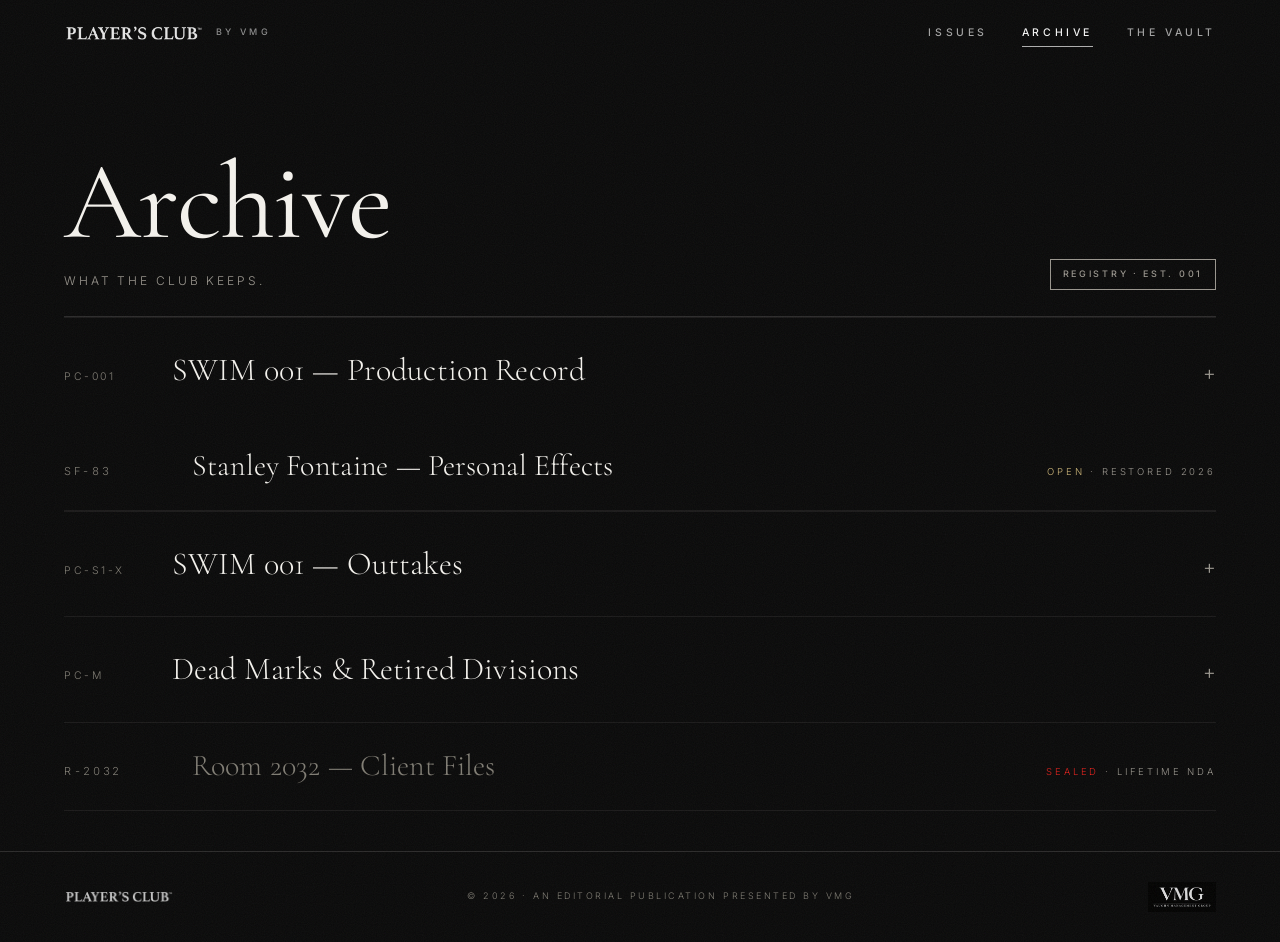
==== commit 01829df2: "Harden the site: storage, no-JS, contrast, icons The Vault read sessionStorage unguarded inside a si" ====
--- a/archive/index.html
+++ b/archive/index.html
@@ -34,13 +34,19 @@
 <meta property="og:site_name" content="PLAYER'S CLUB™">
 <meta name="twitter:card" content="summary_large_image">
 <link rel="canonical" href="https://playersclubhq.com/archive/">
+<link rel="apple-touch-icon" href="/assets/img/apple-touch-icon.png">
+<link rel="manifest" href="/site.webmanifest">
+<meta name="apple-mobile-web-app-title" content="PLAYER'S CLUB">
+<meta name="apple-mobile-web-app-status-bar-style" content="black-translucent">
+<script>document.documentElement.classList.add("js");</script>
 </head>
 <body>
+<a class="skip" href="#main">Skip to content</a>
 <div class="grain" aria-hidden="true"></div>
 
 <nav class="nav" aria-label="Primary">
   <a class="nav__mark" href="../">
-    <img src="../assets/img/wordmark-white.png" alt="PLAYER'S CLUB™">
+    <img src="../assets/img/wordmark-white.png" alt="PLAYER'S CLUB™" decoding="async">
     <span class="nav__pub">by VMG</span>
   </a>
   <div class="nav__links">
@@ -64,7 +70,7 @@
   <span class="stamp rv in rv-d2">Registry · Est. 001</span>
 </header>
 
-<main style="padding:0 var(--pad) 40px">
+<main id="main" style="padding:0 var(--pad) 40px">
 
   <div class="ledger">
 
@@ -77,10 +83,10 @@
       </summary>
       <p class="gal__note">Issue No. 001, first edition. Contact sheets, unused frames and production notes from the POOLSIDE LUXE sessions. Frames marked (×) did not run.</p>
       <div class="prod-grid">
-        <figure class="plate art-pool"><img class="plate__photo" src="../assets/photos/archive/swim-cs-01.jpg" alt="" srcset="../assets/photos/archive/swim-cs-01-sm.jpg 800w, ../assets/photos/archive/swim-cs-01.jpg 1080w" sizes="(max-width:700px) 46vw, 280px"><span class="plate__frame">CS.01 · RAN</span></figure>
-        <figure class="plate art-noir"><img class="plate__photo" src="../assets/photos/archive/swim-cs-02.jpg" alt="" srcset="../assets/photos/archive/swim-cs-02-sm.jpg 800w, ../assets/photos/archive/swim-cs-02.jpg 1080w" sizes="(max-width:700px) 46vw, 280px"><span class="plate__frame">CS.02 · ×</span></figure>
-        <figure class="plate art-golden"><img class="plate__photo" src="../assets/photos/archive/swim-cs-03.jpg" alt="" srcset="../assets/photos/archive/swim-cs-03-sm.jpg 800w, ../assets/photos/archive/swim-cs-03.jpg 1080w" sizes="(max-width:700px) 46vw, 280px"><span class="plate__frame">CS.03 · RAN</span></figure>
-        <figure class="plate art-dusk"><img class="plate__photo" src="../assets/photos/archive/swim-cs-04.jpg" alt="" srcset="../assets/photos/archive/swim-cs-04-sm.jpg 800w, ../assets/photos/archive/swim-cs-04.jpg 1080w" sizes="(max-width:700px) 46vw, 280px"><span class="plate__frame">CS.04 · ×</span></figure>
+        <figure class="plate art-pool"><img class="plate__photo" src="../assets/photos/archive/swim-cs-01.jpg" alt="" srcset="../assets/photos/archive/swim-cs-01-sm.jpg 800w, ../assets/photos/archive/swim-cs-01.jpg 1080w" sizes="(max-width:700px) 46vw, 280px" decoding="async" loading="lazy"><span class="plate__frame">CS.01 · RAN</span></figure>
+        <figure class="plate art-noir"><img class="plate__photo" src="../assets/photos/archive/swim-cs-02.jpg" alt="" srcset="../assets/photos/archive/swim-cs-02-sm.jpg 800w, ../assets/photos/archive/swim-cs-02.jpg 1080w" sizes="(max-width:700px) 46vw, 280px" decoding="async" loading="lazy"><span class="plate__frame">CS.02 · ×</span></figure>
+        <figure class="plate art-golden"><img class="plate__photo" src="../assets/photos/archive/swim-cs-03.jpg" alt="" srcset="../assets/photos/archive/swim-cs-03-sm.jpg 800w, ../assets/photos/archive/swim-cs-03.jpg 1080w" sizes="(max-width:700px) 46vw, 280px" decoding="async" loading="lazy"><span class="plate__frame">CS.03 · RAN</span></figure>
+        <figure class="plate art-dusk"><img class="plate__photo" src="../assets/photos/archive/swim-cs-04.jpg" alt="" srcset="../assets/photos/archive/swim-cs-04-sm.jpg 800w, ../assets/photos/archive/swim-cs-04.jpg 1080w" sizes="(max-width:700px) 46vw, 280px" decoding="async" loading="lazy"><span class="plate__frame">CS.04 · ×</span></figure>
       </div>
       <p class="prod-note">Production note, undated: <em style="font-family:var(--serif)">"Shot past golden hour. Nobody wanted to leave. That's the issue."</em></p>
       <a class="btn" style="margin-bottom:34px" href="../issues/swim-001/">Open the Issue <span class="arr">→</span></a>
@@ -102,10 +108,10 @@
       </summary>
       <p class="gal__note">Unretouched. Never featured. Filed August 2025 — the frames that stayed in the drawer.</p>
       <div class="marks-grid">
-        <figure class="plate art-golden" data-set-title="SWIM 001 — Outtakes" data-photos="../assets/photos/archive/outtakes/out-01.jpg,../assets/photos/archive/outtakes/out-02.jpg,../assets/photos/archive/outtakes/out-03.jpg,../assets/photos/archive/outtakes/out-04.jpg"><img class="plate__photo" src="../assets/photos/archive/outtakes/out-01.jpg" alt="" loading="lazy" srcset="../assets/photos/archive/outtakes/out-01-sm.jpg 800w, ../assets/photos/archive/outtakes/out-01.jpg 2000w" sizes="(max-width:700px) 46vw, 280px"><span class="tag">Frame 01 · Never ran</span></figure>
-        <figure class="plate art-pool" data-set-title="SWIM 001 — Outtakes" data-photos="../assets/photos/archive/outtakes/out-02.jpg,../assets/photos/archive/outtakes/out-03.jpg,../assets/photos/archive/outtakes/out-04.jpg,../assets/photos/archive/outtakes/out-01.jpg"><img class="plate__photo" src="../assets/photos/archive/outtakes/out-02.jpg" alt="" loading="lazy" srcset="../assets/photos/archive/outtakes/out-02-sm.jpg 800w, ../assets/photos/archive/outtakes/out-02.jpg 1333w" sizes="(max-width:700px) 46vw, 280px"><span class="tag">Frame 02 · Never ran</span></figure>
-        <figure class="plate art-dusk" data-set-title="SWIM 001 — Outtakes" data-photos="../assets/photos/archive/outtakes/out-03.jpg,../assets/photos/archive/outtakes/out-04.jpg,../assets/photos/archive/outtakes/out-01.jpg,../assets/photos/archive/outtakes/out-02.jpg"><img class="plate__photo" src="../assets/photos/archive/outtakes/out-03.jpg" alt="" loading="lazy" srcset="../assets/photos/archive/outtakes/out-03-sm.jpg 800w, ../assets/photos/archive/outtakes/out-03.jpg 1333w" sizes="(max-width:700px) 46vw, 280px"><span class="tag">Frame 03 · Never ran</span></figure>
-        <figure class="plate art-noir" data-set-title="SWIM 001 — Outtakes" data-photos="../assets/photos/archive/outtakes/out-04.jpg,../assets/photos/archive/outtakes/out-01.jpg,../assets/photos/archive/outtakes/out-02.jpg,../assets/photos/archive/outtakes/out-03.jpg"><img class="plate__photo" src="../assets/photos/archive/outtakes/out-04.jpg" alt="" loading="lazy" srcset="../assets/photos/archive/outtakes/out-04-sm.jpg 800w, ../assets/photos/archive/outtakes/out-04.jpg 1333w" sizes="(max-width:700px) 46vw, 280px"><span class="tag">Frame 04 · Never ran</span></figure>
+        <figure class="plate art-golden" data-set-title="SWIM 001 — Outtakes" data-photos="../assets/photos/archive/outtakes/out-01.jpg,../assets/photos/archive/outtakes/out-02.jpg,../assets/photos/archive/outtakes/out-03.jpg,../assets/photos/archive/outtakes/out-04.jpg"><img class="plate__photo" src="../assets/photos/archive/outtakes/out-01.jpg" alt="" loading="lazy" srcset="../assets/photos/archive/outtakes/out-01-sm.jpg 800w, ../assets/photos/archive/outtakes/out-01.jpg 2000w" sizes="(max-width:700px) 46vw, 280px" decoding="async"><span class="tag">Frame 01 · Never ran</span></figure>
+        <figure class="plate art-pool" data-set-title="SWIM 001 — Outtakes" data-photos="../assets/photos/archive/outtakes/out-02.jpg,../assets/photos/archive/outtakes/out-03.jpg,../assets/photos/archive/outtakes/out-04.jpg,../assets/photos/archive/outtakes/out-01.jpg"><img class="plate__photo" src="../assets/photos/archive/outtakes/out-02.jpg" alt="" loading="lazy" srcset="../assets/photos/archive/outtakes/out-02-sm.jpg 800w, ../assets/photos/archive/outtakes/out-02.jpg 1333w" sizes="(max-width:700px) 46vw, 280px" decoding="async"><span class="tag">Frame 02 · Never ran</span></figure>
+        <figure class="plate art-dusk" data-set-title="SWIM 001 — Outtakes" data-photos="../assets/photos/archive/outtakes/out-03.jpg,../assets/photos/archive/outtakes/out-04.jpg,../assets/photos/archive/outtakes/out-01.jpg,../assets/photos/archive/outtakes/out-02.jpg"><img class="plate__photo" src="../assets/photos/archive/outtakes/out-03.jpg" alt="" loading="lazy" srcset="../assets/photos/archive/outtakes/out-03-sm.jpg 800w, ../assets/photos/archive/outtakes/out-03.jpg 1333w" sizes="(max-width:700px) 46vw, 280px" decoding="async"><span class="tag">Frame 03 · Never ran</span></figure>
+        <figure class="plate art-noir" data-set-title="SWIM 001 — Outtakes" data-photos="../assets/photos/archive/outtakes/out-04.jpg,../assets/photos/archive/outtakes/out-01.jpg,../assets/photos/archive/outtakes/out-02.jpg,../assets/photos/archive/outtakes/out-03.jpg"><img class="plate__photo" src="../assets/photos/archive/outtakes/out-04.jpg" alt="" loading="lazy" srcset="../assets/photos/archive/outtakes/out-04-sm.jpg 800w, ../assets/photos/archive/outtakes/out-04.jpg 1333w" sizes="(max-width:700px) 46vw, 280px" decoding="async"><span class="tag">Frame 04 · Never ran</span></figure>
       </div>
     </details>
 
@@ -117,11 +123,11 @@
       </summary>
       <p class="gal__note">Identity work from earlier lives of the Club. Retired, not forgotten. Every mark below was real once — some may come back when the time is right.</p>
       <div class="marks-grid">
-        <figure class="plate art-ivory"><img src="../assets/img/lifestyle-white.png" alt="PLAYER'S CLUB™ Lifestyle" loading="lazy"><span class="tag">Lifestyle · Apparel</span></figure>
-        <figure class="plate art-ivory"><img src="../assets/img/media-white.png" alt="PLAYER'S CLUB™ Media" loading="lazy"><span class="tag">Media · Production</span></figure>
-        <figure class="plate art-ivory"><img src="../assets/img/presents-white.png" alt="PLAYER'S CLUB™ Presents" loading="lazy"><span class="tag">Presents · Events</span></figure>
-        <figure class="plate art-ivory"><img src="../assets/img/resort-white.png" alt="PLAYER'S CLUB™ Resort" loading="lazy"><span class="tag">Resort · Concept</span></figure>
-        <figure class="plate art-ivory"><img src="../assets/img/pc-signature.png" alt="The Signature Mark™" loading="lazy"><span class="tag">The Signature Mark™</span></figure>
+        <figure class="plate art-ivory"><img src="../assets/img/lifestyle-white.png" alt="PLAYER'S CLUB™ Lifestyle" loading="lazy" decoding="async"><span class="tag">Lifestyle · Apparel</span></figure>
+        <figure class="plate art-ivory"><img src="../assets/img/media-white.png" alt="PLAYER'S CLUB™ Media" loading="lazy" decoding="async"><span class="tag">Media · Production</span></figure>
+        <figure class="plate art-ivory"><img src="../assets/img/presents-white.png" alt="PLAYER'S CLUB™ Presents" loading="lazy" decoding="async"><span class="tag">Presents · Events</span></figure>
+        <figure class="plate art-ivory"><img src="../assets/img/resort-white.png" alt="PLAYER'S CLUB™ Resort" loading="lazy" decoding="async"><span class="tag">Resort · Concept</span></figure>
+        <figure class="plate art-ivory"><img src="../assets/img/pc-signature.png" alt="The Signature Mark™" loading="lazy" decoding="async"><span class="tag">The Signature Mark™</span></figure>
       </div>
     </details>
 
@@ -136,9 +142,9 @@
 </main>
 
 <footer class="foot">
-  <img class="foot__mark" src="../assets/img/wordmark-white.png" alt="PLAYER'S CLUB™">
+  <img class="foot__mark" src="../assets/img/wordmark-white.png" alt="PLAYER'S CLUB™" decoding="async" loading="lazy">
   <small>© <span data-year>2026</span> · An editorial publication presented by VMG</small>
-  <img class="foot__vmg" src="../assets/img/vmg-logo.png" alt="VMG — Vaughn Management Group">
+  <img class="foot__vmg" src="../assets/img/vmg-logo.png" alt="VMG — Vaughn Management Group" decoding="async" loading="lazy">
 </footer>
 
 <script src="../assets/js/club.js"></script>
--- a/assets/css/club.css
+++ b/assets/css/club.css
@@ -9,7 +9,7 @@
   --charcoal:#2E2E2E;
   --white:#F4F2ED;
   --dim:#9A968E;
-  --faint:#55524C;
+  --faint:#807D74;
   --silver:#C0C0C0;
   --gold:#D1B97A;
   --red:#E0201B;
@@ -179,8 +179,10 @@
   linear-gradient(180deg,#101010 0%,#0a0a0a 100%)}
 
 /* ---------- reveal on scroll ---------- */
-.rv{opacity:0;transform:translateY(28px);transition:opacity .9s cubic-bezier(.2,.6,.2,1),transform .9s cubic-bezier(.2,.6,.2,1)}
-.rv.in{opacity:1;transform:none}
+/* content is visible by default; only a page that has confirmed JS hides it to animate in,
+   so a failed or blocked script can never leave the page blank */
+.js .rv{opacity:0;transform:translateY(28px);transition:opacity .9s cubic-bezier(.2,.6,.2,1),transform .9s cubic-bezier(.2,.6,.2,1)}
+.js .rv.in{opacity:1;transform:none}
 .rv-d1{transition-delay:.08s}.rv-d2{transition-delay:.16s}.rv-d3{transition-delay:.24s}
 
 /* ---------- section scaffolding ---------- */
@@ -370,7 +372,7 @@
 }
 @media (prefers-reduced-motion:reduce){
   .grain,.ticker__track,.billboard__art img{animation:none}
-  .rv{opacity:1;transform:none;transition:none}
+  .js .rv,.js .rv.in{opacity:1;transform:none;transition:none}
   html{scroll-behavior:auto}
 }
 
@@ -378,7 +380,7 @@
 .cinema{position:relative;margin:0 var(--pad) 26px;cursor:pointer;border:1px solid var(--hair-soft);background:var(--coal)}
 .cinema__art{position:relative;aspect-ratio:16/9;overflow:hidden;display:flex;align-items:center;justify-content:center;background:#000}
 .cinema:hover .vmain{transform:scale(1.02)}
-.cinema__play{position:absolute;top:50%;left:50%;transform:translate(-50%,-50%);width:84px;height:84px;border:1px solid rgba(244,242,237,.85);border-radius:50%;display:flex;align-items:center;justify-content:center;font-size:20px;color:var(--white);background:rgba(10,10,10,.35);backdrop-filter:blur(6px);transition:transform .3s,background .3s;z-index:2}
+.cinema__play{position:absolute;top:50%;left:50%;transform:translate(-50%,-50%);width:84px;height:84px;border:1px solid rgba(244,242,237,.85);border-radius:50%;display:flex;align-items:center;justify-content:center;font-size:20px;color:var(--white);background:rgba(10,10,10,.35);-webkit-backdrop-filter:blur(6px);backdrop-filter:blur(6px);transition:transform .3s,background .3s;z-index:2}
 .cinema:hover .cinema__play{transform:translate(-50%,-50%) scale(1.08);background:rgba(10,10,10,.55)}
 .cinema__play--sm{width:52px;height:52px;font-size:13px}
 .cinema__meta{display:flex;flex-wrap:wrap;align-items:baseline;gap:10px 26px;padding:20px 24px}
@@ -395,7 +397,7 @@
 @media (max-width:700px){.motionband{grid-template-columns:1fr}}
 
 /* ── the viewer ── */
-.lbx{position:fixed;inset:0;z-index:200;background:rgba(6,6,6,.96);display:flex;align-items:center;justify-content:center;opacity:0;visibility:hidden;transition:opacity .35s ease,visibility .35s}
+.lbx{position:fixed;inset:0;z-index:1200;background:rgba(6,6,6,.96);display:flex;align-items:center;justify-content:center;opacity:0;visibility:hidden;transition:opacity .35s ease,visibility .35s}
 .lbx.open{opacity:1;visibility:visible}
 .lbx img{max-width:92vw;max-height:86vh;object-fit:contain;box-shadow:0 30px 90px rgba(0,0,0,.65)}
 .lbx__meta{position:absolute;bottom:24px;left:0;right:0;text-align:center;font-size:9.5px;letter-spacing:.32em;text-transform:uppercase;color:var(--dim)}
@@ -488,3 +490,22 @@
   .cinema__art,.motionband figure{aspect-ratio:4/3}
   .vfill{filter:blur(18px) brightness(.5) saturate(.75)}
 }
+
+
+/* ── keyboard focus: brand-coloured, only for keyboard users ── */
+:focus{outline:none}
+:focus-visible{
+  outline:2px solid var(--gold);
+  outline-offset:3px;
+  border-radius:1px;
+}
+.gate input:focus-visible{outline-offset:0}
+
+/* ── skip link ── */
+.skip{
+  position:fixed;top:-100px;left:12px;z-index:9500;
+  background:var(--white);color:var(--black);
+  padding:12px 18px;font-size:10px;letter-spacing:.28em;text-transform:uppercase;
+  transition:top .2s;
+}
+.skip:focus{top:12px}
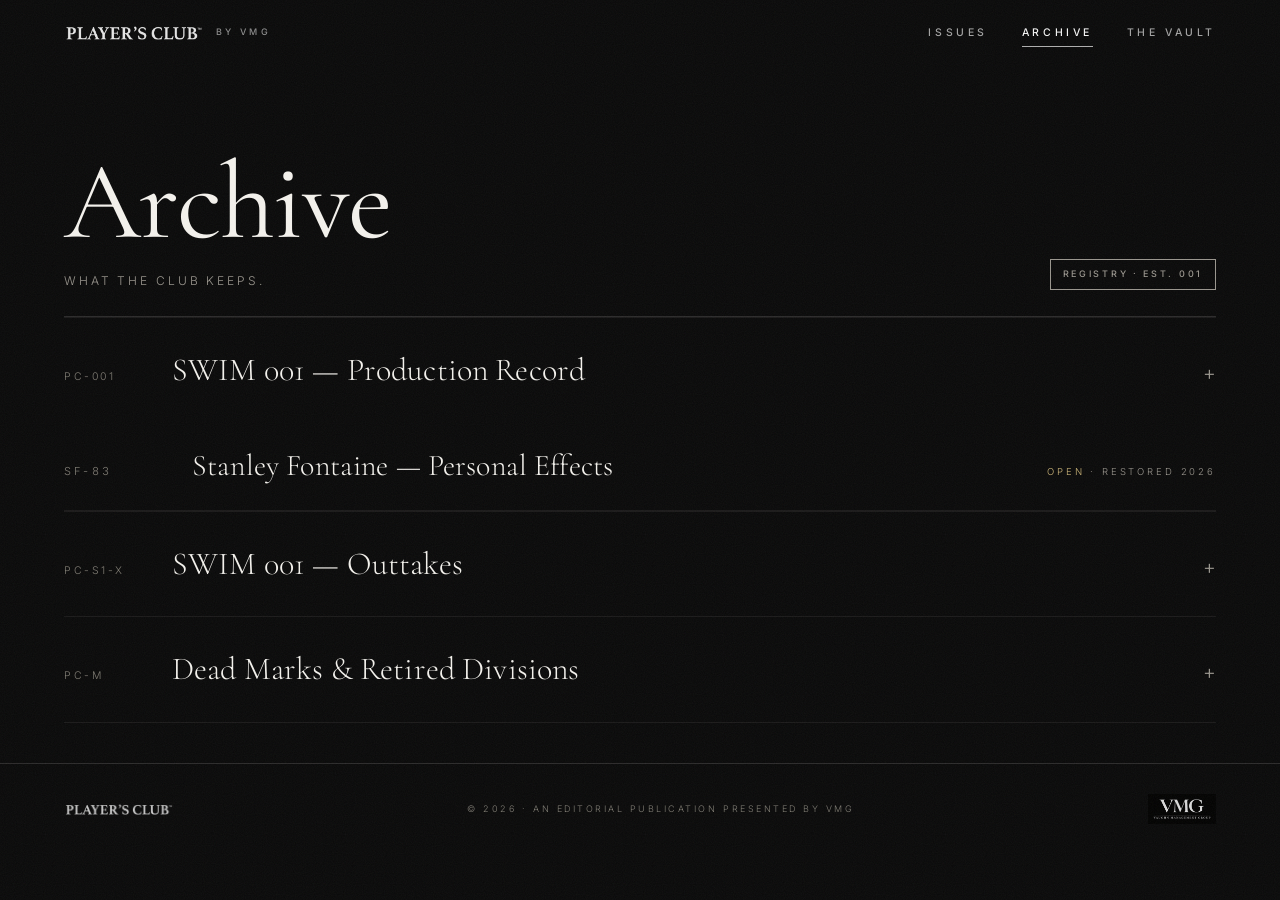
==== commit cccbdc25: "The Production Record becomes the actual paper trail PROJECT 000 — the private invite and the call s" ====
--- a/archive/index.html
+++ b/archive/index.html
@@ -28,7 +28,7 @@
   .prod-grid .plate{aspect-ratio:4/5}
   .prod-note{padding:0 0 34px;color:var(--dim);font-size:11px;letter-spacing:.05em;max-width:520px;line-height:1.8}
 </style>
-<meta property="og:image" content="https://playersclubhq.com/assets/photos/archive/swim-cs-01.jpg">
+<meta property="og:image" content="https://playersclubhq.com/assets/photos/archive/outtakes/out-01.jpg">
 <meta property="og:url" content="https://playersclubhq.com/archive/">
 <meta property="og:type" content="website">
 <meta property="og:site_name" content="PLAYER'S CLUB™">
@@ -81,12 +81,18 @@
         <span class="t serif" style="font-family:var(--serif);font-size:clamp(22px,3.6vw,32px)">SWIM 001 — Production Record</span>
         <span class="x">+</span>
       </summary>
-      <p class="gal__note">Issue No. 001, first edition. Contact sheets, unused frames and production notes from the POOLSIDE LUXE sessions. Frames marked (×) did not run.</p>
+      <p class="gal__note">Before it was SWIM 001 it was <strong style="color:var(--white);font-weight:500">PROJECT 000</strong>. The paper it started on: a private invite sent to a short list, and the call sheet that followed. Thursday, August 14th 2025 — Blue Diamond, five to eight, strict. Models who did not attend are withheld.</p>
       <div class="prod-grid">
-        <figure class="plate art-pool"><img class="plate__photo" src="../assets/photos/archive/swim-cs-01.jpg" alt="" srcset="../assets/photos/archive/swim-cs-01-sm.jpg 800w, ../assets/photos/archive/swim-cs-01.jpg 1080w" sizes="(max-width:700px) 46vw, 280px" decoding="async" loading="lazy"><span class="plate__frame">CS.01 · RAN</span></figure>
-        <figure class="plate art-noir"><img class="plate__photo" src="../assets/photos/archive/swim-cs-02.jpg" alt="" srcset="../assets/photos/archive/swim-cs-02-sm.jpg 800w, ../assets/photos/archive/swim-cs-02.jpg 1080w" sizes="(max-width:700px) 46vw, 280px" decoding="async" loading="lazy"><span class="plate__frame">CS.02 · ×</span></figure>
-        <figure class="plate art-golden"><img class="plate__photo" src="../assets/photos/archive/swim-cs-03.jpg" alt="" srcset="../assets/photos/archive/swim-cs-03-sm.jpg 800w, ../assets/photos/archive/swim-cs-03.jpg 1080w" sizes="(max-width:700px) 46vw, 280px" decoding="async" loading="lazy"><span class="plate__frame">CS.03 · RAN</span></figure>
-        <figure class="plate art-dusk"><img class="plate__photo" src="../assets/photos/archive/swim-cs-04.jpg" alt="" srcset="../assets/photos/archive/swim-cs-04-sm.jpg 800w, ../assets/photos/archive/swim-cs-04.jpg 1080w" sizes="(max-width:700px) 46vw, 280px" decoding="async" loading="lazy"><span class="plate__frame">CS.04 · ×</span></figure>
+        <figure class="plate plate--doc" data-set-title="PROJECT 000 — The Invitation" data-photos="../assets/photos/archive/project-000/invite-01.jpg,../assets/photos/archive/project-000/invite-02.jpg,../assets/photos/archive/project-000/invite-03.jpg" data-captions="The Invitation|The Invitation|The Invitation">
+          <img class="plate__photo" src="../assets/photos/archive/project-000/invite-01-sm.jpg" alt="PROJECT 000 invitation, page one" loading="lazy" decoding="async">
+          <span class="plate__frame">DOC 000/A</span>
+          <span class="cap">The Invitation · 3pp</span>
+        </figure>
+        <figure class="plate plate--doc" data-set-title="PROJECT 000 — Call Sheet" data-photos="../assets/photos/archive/project-000/call-01.jpg,../assets/photos/archive/project-000/call-02.jpg,../assets/photos/archive/project-000/call-03.jpg,../assets/photos/archive/project-000/call-04.jpg,../assets/photos/archive/project-000/call-05.jpg,../assets/photos/archive/project-000/call-06.jpg" data-captions="Call Sheet|Call Sheet|Call Sheet|Call Sheet · roster redacted|Call Sheet|Call Sheet">
+          <img class="plate__photo" src="../assets/photos/archive/project-000/call-01-sm.jpg" alt="PROJECT 000 call sheet, page one" loading="lazy" decoding="async">
+          <span class="plate__frame">DOC 000/B</span>
+          <span class="cap">Call Sheet · 6pp</span>
+        </figure>
       </div>
       <p class="prod-note">Production note, undated: <em style="font-family:var(--serif)">"Shot past golden hour. Nobody wanted to leave. That's the issue."</em></p>
       <a class="btn" style="margin-bottom:34px" href="../issues/swim-001/">Open the Issue <span class="arr">→</span></a>
@@ -131,13 +137,6 @@
       </div>
     </details>
 
-    <!-- ROOM 2032 — SEALED -->
-    <div class="ledger__row is-sealed" aria-disabled="true">
-      <span class="no">R-2032</span>
-      <span class="name">Room 2032 — Client Files</span>
-      <span class="meta"><span class="sealed">Sealed</span> · Lifetime NDA</span>
-    </div>
-
   </div>
 </main>
 
--- a/assets/css/club.css
+++ b/assets/css/club.css
@@ -239,7 +239,7 @@
   text-align:center;padding:var(--pad);overflow-y:auto;
 }
 .gate>*{max-width:100%}
-.gate .gate__hint{max-width:min(340px,86vw);line-height:1.9;word-break:break-word}
+.gate .gate__hint{padding:12px 4px;max-width:min(340px,86vw);line-height:1.9;word-break:break-word}
 .gate img{height:64px;width:auto;opacity:.9;margin-bottom:6px}
 .gate h1{font-family:var(--serif);font-weight:400;font-size:clamp(28px,6vw,44px);letter-spacing:.02em}
 .gate p{font-size:11px;letter-spacing:.3em;text-transform:uppercase;color:var(--dim)}
@@ -509,3 +509,42 @@
   transition:top .2s;
 }
 .skip:focus{top:12px}
+
+/* Card thumbnails deliberately target roughly 2.3x pixel density rather than a
+   phone's full 3x. At a 350px card the difference is not visible, and it keeps
+   each card near 120KB instead of 190KB — the Vault is browsed on phones.
+   The 1200px candidate stays in srcset so larger, denser displays can upgrade. */
+
+
+/* ── film cards, once playing ── */
+/* the duration badge is a promise about a poster; when the film is running the
+   player states the time itself, so the badge just collides with the controls */
+.vset--film:has(video) .vset__tag,.vset--film.is-playing .vset__tag,
+.vset--film:has(video) .vset__no,.vset--film.is-playing .vset__no{opacity:0;pointer-events:none;transition:opacity .3s}
+.vset--film:has(video) .vset__body,.vset--film.is-playing .vset__body{
+  background:linear-gradient(180deg,transparent,rgba(10,10,10,.9));
+  padding-bottom:46px;
+}
+/* a vertical film in a 16:9 box is a narrow sliver on a phone — give it height */
+@media (max-width:700px){
+  .vset--wide{aspect-ratio:4/3}
+}
+
+
+/* ── archived documents ── */
+/* paper in a black room: show the top of the page so the heading reads,
+   and keep it slightly cooled so it sits in the palette */
+.plate--doc{background:#F4F2ED}
+.plate--doc .plate__photo{
+  object-fit:cover;object-position:top center;
+  filter:grayscale(1) contrast(1.04) brightness(.97);
+}
+.plate--doc::after{
+  content:"";position:absolute;inset:0;pointer-events:none;
+  background:linear-gradient(180deg,transparent 55%,rgba(10,10,10,.82) 100%);
+}
+.plate--doc .cap{
+  position:absolute;bottom:14px;left:16px;z-index:2;
+  font-size:8.5px;letter-spacing:.3em;text-transform:uppercase;color:rgba(244,242,237,.85);
+}
+.plate--doc:hover .plate__photo{filter:grayscale(.85) contrast(1.06) brightness(1)}
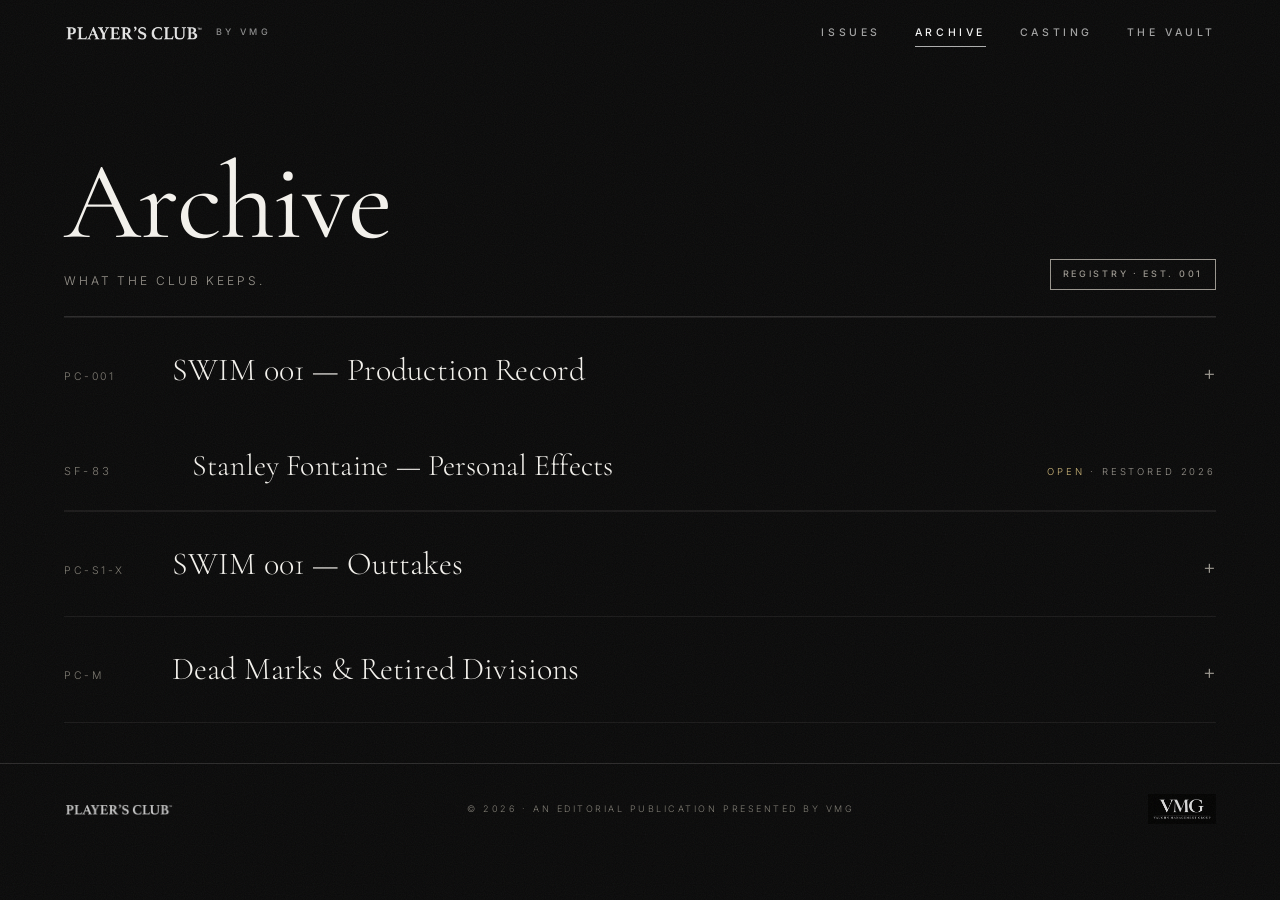
==== commit 9b339b0c: "NO.BOYS.ALLOWED, a casting board, and a real model portal Issue 002 stops saying it is in production" ====
--- a/archive/index.html
+++ b/archive/index.html
@@ -52,6 +52,7 @@
   <div class="nav__links">
     <a href="../issues/">Issues</a>
     <a href="./" aria-current="page">Archive</a>
+    <a href="../casting/">Casting</a>
     <a href="../vault/">The Vault</a>
   </div>
   <button class="nav__burger" aria-label="Menu" aria-expanded="false"><span></span><span></span></button>
@@ -59,7 +60,8 @@
 <div class="menu">
   <a href="../issues/"><small>01</small> Issues</a>
   <a href="./"><small>02</small> Archive</a>
-  <a href="../vault/"><small>03</small> The Vault</a>
+  <a href="../casting/"><small>03</small> Casting</a>
+  <a href="../vault/"><small>04</small> The Vault</a>
 </div>
 
 <header class="page-head">
--- a/assets/css/club.css
+++ b/assets/css/club.css
@@ -387,7 +387,6 @@
 .cinema__meta h2{font-family:var(--serif);font-weight:400;font-size:clamp(24px,4vw,40px)}
 .cinema__s{font-size:10px;letter-spacing:.3em;text-transform:uppercase;color:var(--dim)}
 .vset--film{cursor:pointer}
-.vset--film .vset__art{position:relative}
 
 /* ── ambient motion bands ── */
 .motionband{display:grid;grid-template-columns:1fr 1fr;gap:10px;padding:0 var(--pad)}
@@ -548,3 +547,134 @@
   font-size:8.5px;letter-spacing:.3em;text-transform:uppercase;color:rgba(244,242,237,.85);
 }
 .plate--doc:hover .plate__photo{filter:grayscale(.85) contrast(1.06) brightness(1)}
+
+
+/* ── film cards hold a vertical frame ──
+   `.vset__art img` (cover) outranks the generic `.vmain` rule, which cropped
+   the poster to a horizontal band. Scope it to film cards and centre it. */
+.vset--film .vset__art{position:absolute;inset:0;display:flex;align-items:center;justify-content:center;background:#000}
+.vset--film .vset__art .vfill{
+  position:absolute;inset:0;width:100%;height:100%;object-fit:cover;
+}
+.vset--film .vset__art .vmain,
+.vset--film .vset__art video{
+  position:relative;z-index:1;height:100%;width:auto;max-width:100%;
+  object-fit:contain;margin:0 auto;
+}
+
+/* ═══════════════════════════════════════════════════════════
+   MODEL PORTAL — the working side of the house.
+   Editorial chrome, but it reads as a ledger, not a brochure.
+   ═══════════════════════════════════════════════════════════ */
+
+/* page head */
+.pf-head{padding:clamp(120px,18vh,168px) var(--pad) clamp(28px,5vh,48px);border-bottom:1px solid var(--hair)}
+.pf-head h1{font-family:var(--serif);font-weight:400;font-size:clamp(42px,9vw,104px);line-height:.95;letter-spacing:-.015em}
+.pf-head .lede{margin-top:16px;color:var(--dim);font-family:var(--serif);font-style:italic;font-size:clamp(17px,2.6vw,25px);max-width:640px}
+.pf-head__row{display:flex;flex-wrap:wrap;gap:14px 26px;align-items:baseline;justify-content:space-between;margin-top:26px}
+
+/* the ledger strip — the numbers, stated plainly */
+.pf-strip{display:grid;grid-template-columns:repeat(auto-fit,minmax(170px,1fr));gap:1px;background:var(--hair-soft);border-block:1px solid var(--hair-soft)}
+.pf-strip>div{background:var(--black);padding:clamp(22px,3.5vw,34px) clamp(18px,3vw,28px)}
+.pf-strip .k{display:block;font-size:8.5px;letter-spacing:.34em;text-transform:uppercase;color:var(--gold);margin-bottom:12px}
+.pf-strip .v{font-family:var(--serif);font-size:clamp(28px,5vw,46px);line-height:1;display:block}
+.pf-strip .s{display:block;margin-top:10px;font-size:9.5px;letter-spacing:.22em;text-transform:uppercase;color:var(--faint)}
+
+/* progress to threshold */
+.pf-bar{height:2px;background:rgba(244,242,237,.14);margin-top:14px;position:relative;overflow:hidden}
+.pf-bar i{position:absolute;inset:0 auto 0 0;background:var(--gold);transition:width 1.2s cubic-bezier(.2,.6,.2,1)}
+
+/* sections */
+.pf-sect{padding:clamp(50px,9vh,96px) var(--pad)}
+.pf-sect--tight{padding-top:clamp(34px,6vh,58px)}
+.pf-sect__head{display:flex;flex-wrap:wrap;gap:10px 22px;align-items:baseline;justify-content:space-between;margin-bottom:clamp(24px,4vh,40px);border-bottom:1px solid var(--hair-soft);padding-bottom:16px}
+.pf-sect__head h2{font-family:var(--serif);font-weight:400;font-size:clamp(24px,4.4vw,42px)}
+.pf-sect__head .idx{font-size:9.5px;letter-spacing:.3em;text-transform:uppercase;color:var(--faint)}
+
+/* rows — castings, updates, statements all share this */
+.pf-row{
+  display:grid;grid-template-columns:104px 1fr auto;gap:clamp(14px,3vw,30px);align-items:baseline;
+  padding:22px 0;border-bottom:1px solid var(--hair-soft);
+}
+.pf-row__no{font-size:9.5px;letter-spacing:.26em;text-transform:uppercase;color:var(--faint);font-variant-numeric:tabular-nums}
+.pf-row__t{font-family:var(--serif);font-size:clamp(19px,3vw,27px);line-height:1.2}
+.pf-row__s{display:block;margin-top:7px;font-size:11px;color:var(--dim);line-height:1.7;max-width:62ch}
+.pf-row__side{text-align:right;display:flex;flex-direction:column;align-items:flex-end;gap:9px}
+a.pf-row{transition:padding-left .3s}
+a.pf-row:hover{padding-left:10px}
+@media (max-width:720px){
+  .pf-row{grid-template-columns:1fr;gap:8px}
+  .pf-row__side{align-items:flex-start;text-align:left;flex-direction:row;flex-wrap:wrap;gap:10px}
+}
+
+/* status tags */
+.pf-tag{font-size:8.5px;letter-spacing:.3em;text-transform:uppercase;padding:5px 11px;border:1px solid var(--hair);color:var(--dim);white-space:nowrap}
+.pf-tag--open{border-color:rgba(209,185,122,.55);color:var(--gold)}
+.pf-tag--soon{border-color:rgba(244,242,237,.28);color:rgba(244,242,237,.72)}
+.pf-tag--shut{border-color:rgba(244,242,237,.12);color:var(--faint)}
+.pf-tag--in{border-color:rgba(255,58,140,.5);color:#FF8FBE}
+.pf-tag--paid{border-color:rgba(120,200,140,.45);color:#8FD3A6}
+
+/* cards for the resource locker */
+.pf-grid{display:grid;grid-template-columns:repeat(auto-fit,minmax(min(240px,100%),1fr));gap:1px;background:var(--hair-soft);border:1px solid var(--hair-soft)}
+.pf-card{background:var(--black);padding:clamp(24px,4vw,34px);display:block;transition:background .35s}
+a.pf-card:hover{background:#111}
+.pf-card .k{display:block;font-size:8.5px;letter-spacing:.34em;text-transform:uppercase;color:var(--gold);margin-bottom:12px}
+.pf-card h3{font-family:var(--serif);font-weight:400;font-size:clamp(20px,3vw,27px);margin-bottom:9px}
+.pf-card p{font-size:11.5px;color:var(--dim);line-height:1.8}
+
+/* the gate */
+.pf-gate{position:fixed;inset:0;z-index:800;background:var(--black);display:flex;flex-direction:column;align-items:center;justify-content:center;gap:16px;padding:32px var(--pad);text-align:center}
+.pf-gate img{height:46px;width:auto;opacity:.9}
+.pf-gate h1{font-family:var(--serif);font-weight:400;font-size:clamp(28px,6vw,44px);letter-spacing:.02em}
+.pf-gate p{font-size:9.5px;letter-spacing:.34em;text-transform:uppercase;color:var(--dim)}
+.pf-gate form{display:flex;flex-direction:column;gap:10px;width:min(340px,86vw);margin-top:12px}
+.pf-gate input{
+  background:transparent;border:1px solid var(--hair);color:var(--white);
+  padding:15px 16px;font-family:var(--sans);font-size:11px;letter-spacing:.28em;text-transform:uppercase;text-align:center;
+}
+.pf-gate input:focus{border-color:var(--silver);outline:none}
+.pf-gate button{
+  background:var(--white);color:var(--black);border:0;padding:15px 16px;cursor:pointer;
+  font-family:var(--sans);font-size:10px;letter-spacing:.3em;text-transform:uppercase;
+}
+.pf-gate .hint{font-size:9px;letter-spacing:.24em;color:var(--faint);line-height:2;max-width:min(360px,86vw)}
+.pf-gate.deny{animation:deny .45s}
+@keyframes deny{0%,100%{transform:translateX(0)}20%{transform:translateX(-9px)}60%{transform:translateX(7px)}}
+
+/* the calculator */
+.pf-calc{display:grid;grid-template-columns:repeat(auto-fit,minmax(min(230px,100%),1fr));gap:1px;background:var(--hair-soft);border:1px solid var(--hair-soft)}
+.pf-calc label{background:var(--black);padding:22px 20px;display:block}
+.pf-calc span{display:block;font-size:8.5px;letter-spacing:.34em;text-transform:uppercase;color:var(--gold);margin-bottom:12px}
+.pf-calc input{
+  width:100%;background:transparent;border:0;border-bottom:1px solid var(--hair);color:var(--white);
+  font-family:var(--serif);font-size:clamp(24px,4vw,34px);padding:0 0 8px;
+}
+.pf-calc input:focus{outline:none;border-color:var(--gold)}
+.pf-out{display:grid;grid-template-columns:repeat(auto-fit,minmax(min(180px,100%),1fr));gap:1px;background:var(--hair-soft);border:1px solid var(--hair-soft);border-top:0}
+.pf-out>div{background:#0E0E0E;padding:22px 20px}
+.pf-out .k{display:block;font-size:8.5px;letter-spacing:.34em;text-transform:uppercase;color:var(--faint);margin-bottom:10px}
+.pf-out .v{font-family:var(--serif);font-size:clamp(24px,4vw,36px);line-height:1}
+
+/* plain data table */
+.pf-table{width:100%;border-collapse:collapse;font-size:12px}
+.pf-table th,.pf-table td{text-align:left;padding:14px 12px;border-bottom:1px solid var(--hair-soft)}
+.pf-table th{font-size:8.5px;letter-spacing:.3em;text-transform:uppercase;color:var(--faint);font-weight:400}
+.pf-table td{color:rgba(244,242,237,.88)}
+.pf-table td:last-child,.pf-table th:last-child{text-align:right;font-variant-numeric:tabular-nums}
+.pf-wrap{overflow-x:auto;-webkit-overflow-scrolling:touch}
+
+/* steps */
+.pf-steps{counter-reset:s;max-width:760px}
+.pf-steps li{
+  counter-increment:s;list-style:none;position:relative;padding:18px 0 18px 58px;
+  border-bottom:1px solid var(--hair-soft);font-size:13.5px;color:rgba(244,242,237,.9);line-height:1.8;
+}
+.pf-steps li::before{
+  content:counter(s,upper-alpha);position:absolute;left:0;top:18px;
+  font-family:var(--serif);font-size:20px;color:var(--gold);
+}
+
+/* notes */
+.pf-note{font-size:11px;color:var(--dim);line-height:1.9;max-width:70ch;margin-top:18px}
+.pf-note strong{color:var(--white);font-weight:500}
